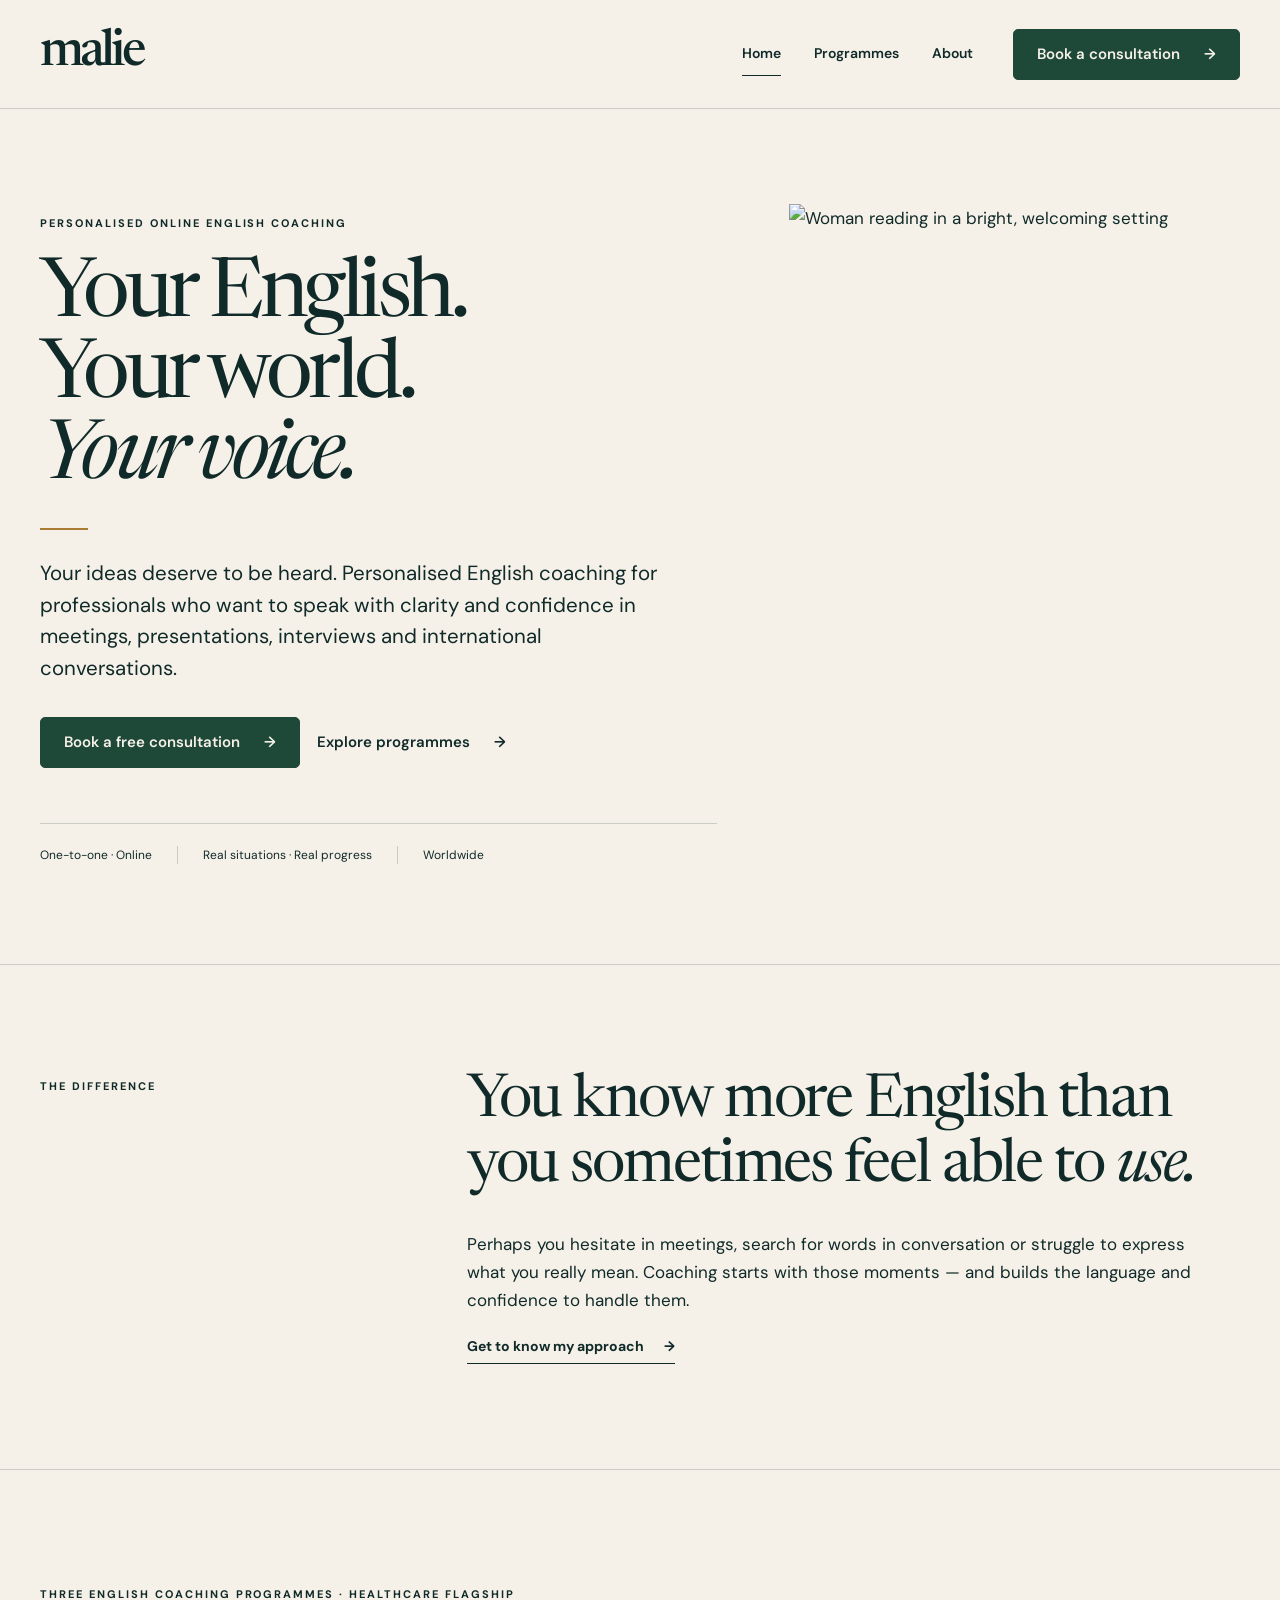
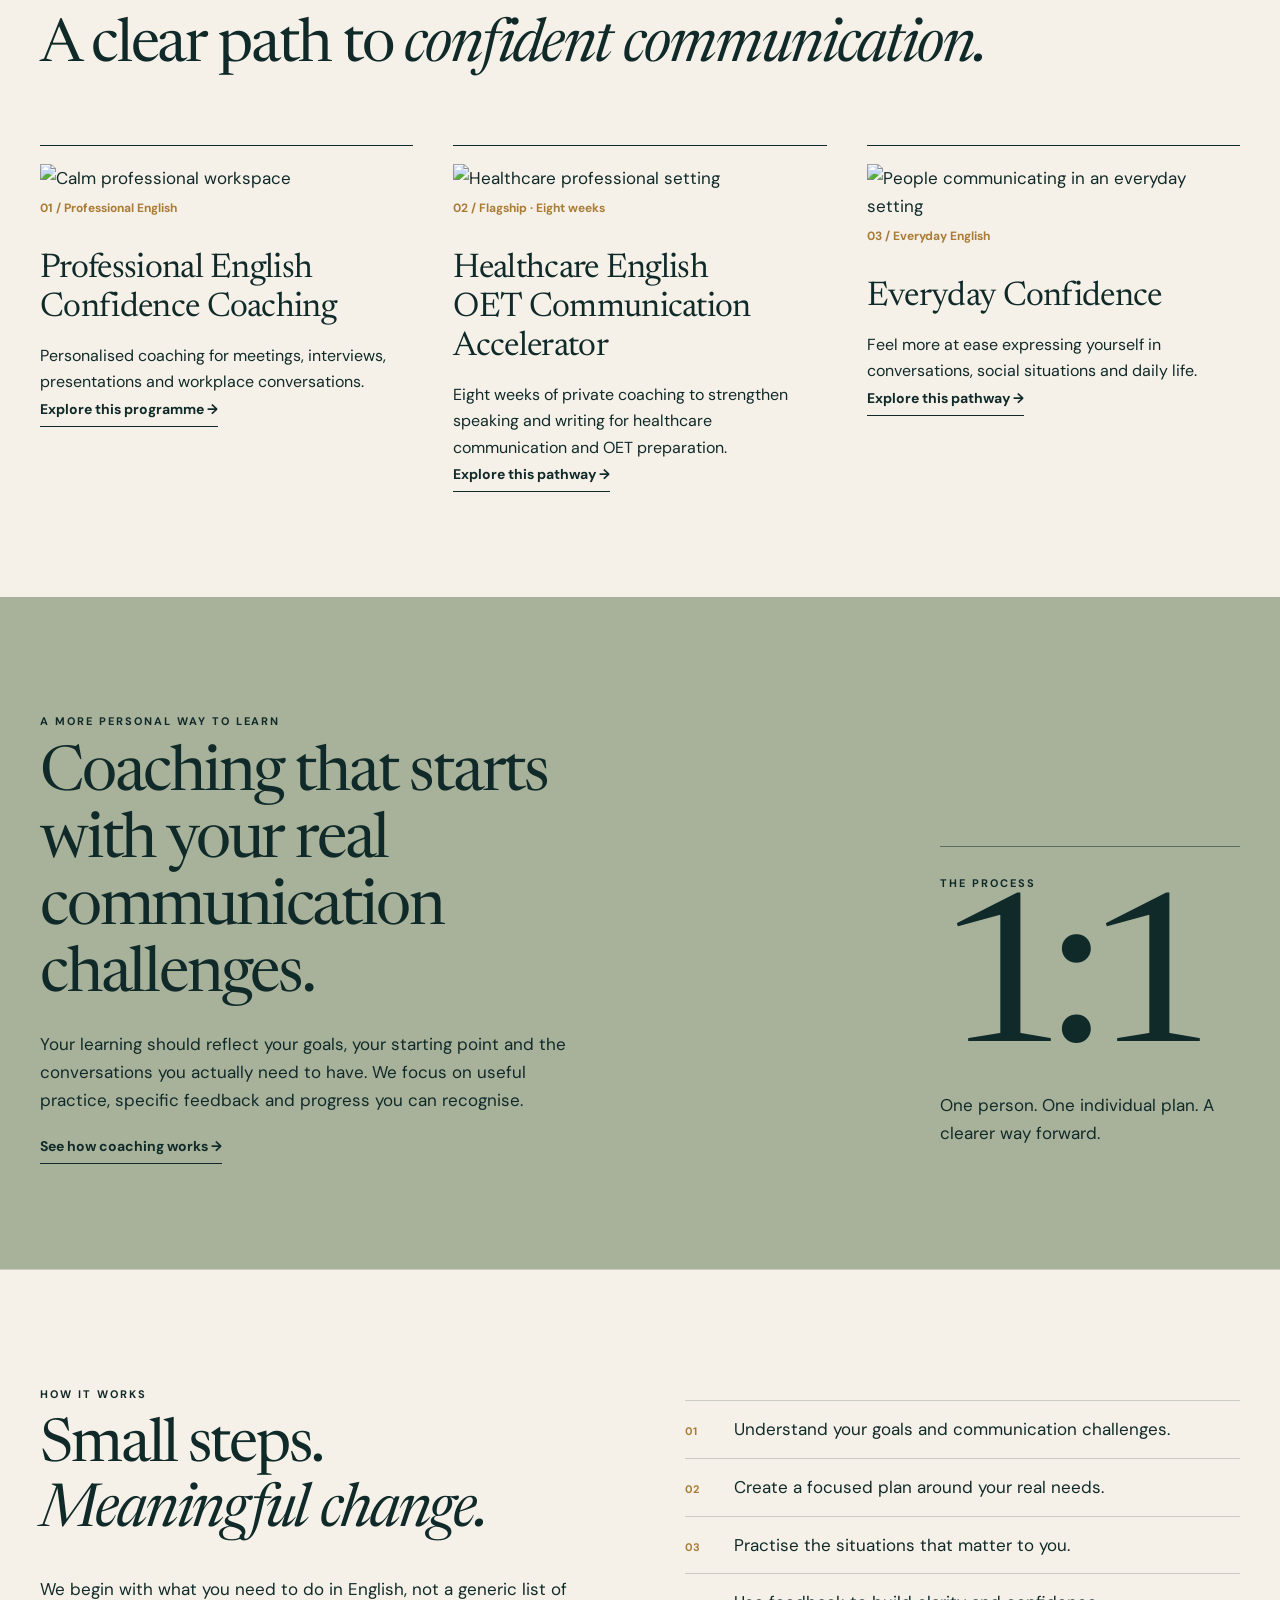
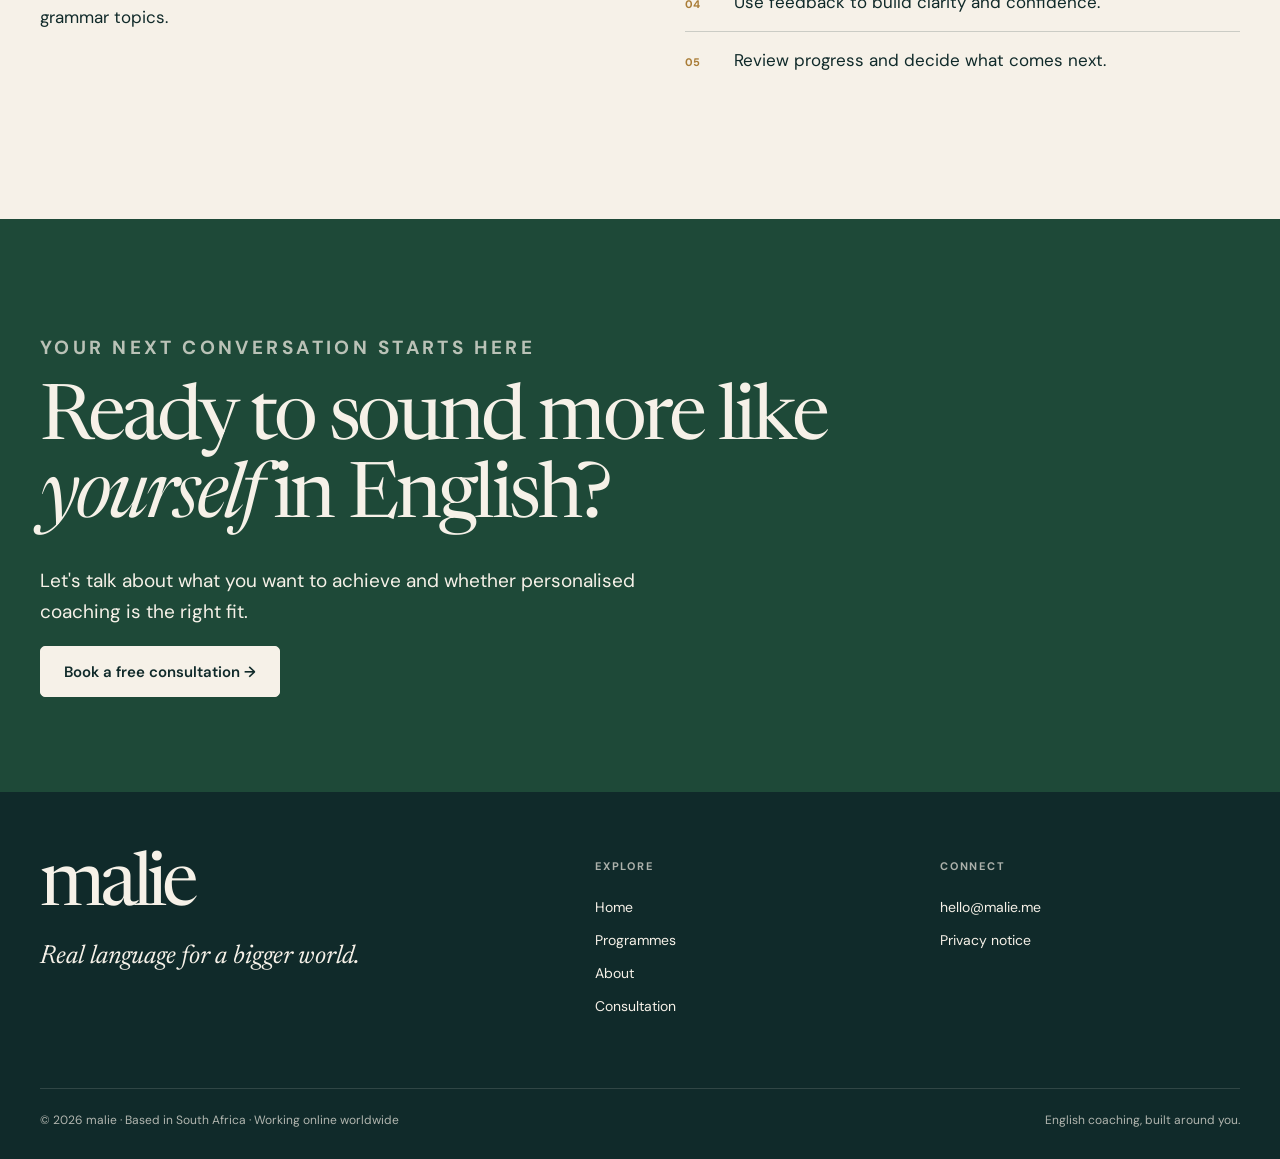
==== index.html @ f3964144 "Deploy photographic three-programme homepage" ====
<!doctype html><html lang="en-GB"><head><meta charset="utf-8"><meta name="viewport" content="width=device-width,initial-scale=1"><meta name="theme-color" content="#F6F1E8"><title>Personalised English Coaching | malie</title><meta name="description" content="Personalised online English coaching for professionals. Eight-week OET Communication Accelerator for healthcare professionals, alongside professional and everyday English coaching."><link rel="canonical" href="https://malie.me/"><link rel="icon" type="image/svg+xml" href="favicon.svg"><link rel="stylesheet" href="site.css"><script defer src="site.js"></script></head><body><a class="skip" href="#main">Skip to content</a><header class="site-header"><div class="container header-inner"><a class="wordmark" href="index.html" aria-label="malie — home">malie</a><button class="nav-toggle" aria-controls="site-navigation" aria-expanded="false" aria-label="Toggle navigation">Menu ☰</button><div class="header-right" id="site-navigation"><nav class="site-nav" aria-label="Main navigation"><a href="index.html" aria-current="page">Home</a><a href="programmes.html" >Programmes</a><a href="about.html" >About</a></nav><a class="header-cta" href="consultation.html">Book a consultation <span aria-hidden="true">→</span></a></div></div></header><main id="main"><section class="hero"><div class="container hero-grid"><div><p class="eyebrow">Personalised online English coaching</p><h1>Your English.<br>Your world.<br><em>Your voice.</em></h1><div class="editorial-rule"></div><p class="hero-lead">Your ideas deserve to be heard. Personalised English coaching for professionals who want to speak with clarity and confidence in meetings, presentations, interviews and international conversations.</p><div class="hero-actions"><a class="button" href="consultation.html">Book a free consultation <span aria-hidden="true">→</span></a><a class="button button--text" href="programmes.html">Explore programmes <span aria-hidden="true">→</span></a></div><div class="hero-note"><span>One-to-one · Online</span><span>Real situations · Real progress</span><span>Worldwide</span></div></div><div class="hero-photo"><img src="https://images.unsplash.com/photo-1544717305-2782549b5136?auto=format&fit=crop&w=1100&q=85" alt="Woman reading in a bright, welcoming setting" loading="eager"></div></div></section>
<section class="section"><div class="container section-kicker"><span class="eyebrow">The difference</span><div><h2 class="display-statement">You know more English than you sometimes feel able to <em>use.</em></h2><p class="reading">Perhaps you hesitate in meetings, search for words in conversation or struggle to express what you really mean. Coaching starts with those moments — and builds the language and confidence to handle them.</p><a class="text-link" href="about.html">Get to know my approach <span aria-hidden="true">→</span></a></div></div></section>
<section class="section"><div class="container"><p class="eyebrow">Three English coaching programmes · Healthcare flagship</p><h2 class="display-statement">A clear path to <em>confident communication.</em></h2><div class="path-list"><article class="path-item"><img class="programme-photo" src="https://images.unsplash.com/photo-1497366811353-6870744d04b2?auto=format&fit=crop&w=900&q=85" alt="Calm professional workspace" loading="lazy"><span class="number">01 / Professional English</span><h3>Professional English<br>Confidence Coaching</h3><p>Personalised coaching for meetings, interviews, presentations and workplace conversations.</p><p><a class="text-link" href="programmes.html#professional">Explore this programme →</a></p></article><article class="path-item"><img class="programme-photo" src="https://images.unsplash.com/photo-1576091160399-112ba8d25d1d?auto=format&fit=crop&w=900&q=85" alt="Healthcare professional setting" loading="lazy"><span class="number">02 / Flagship · Eight weeks</span><h3>Healthcare English<br>OET Communication Accelerator</h3><p>Eight weeks of private coaching to strengthen speaking and writing for healthcare communication and OET preparation.</p><p><a class="text-link" href="programmes.html#healthcare">Explore this pathway →</a></p></article><article class="path-item"><img class="programme-photo" src="https://images.unsplash.com/photo-1521737711867-e3b97375f902?auto=format&fit=crop&w=900&q=85" alt="People communicating in an everyday setting" loading="lazy"><span class="number">03 / Everyday English</span><h3>Everyday Confidence</h3><p>Feel more at ease expressing yourself in conversations, social situations and daily life.</p><p><a class="text-link" href="programmes.html#everyday">Explore this pathway →</a></p></article></div></div></section>
<section class="section feature"><div class="container split"><div><p class="eyebrow">A more personal way to learn</p><h2>Coaching that starts with your real communication challenges.</h2><p>Your learning should reflect your goals, your starting point and the conversations you actually need to have. We focus on useful practice, specific feedback and progress you can recognise.</p><a class="text-link" href="programmes.html">See how coaching works →</a></div><aside><div class="feature-side"><span class="eyebrow">The process</span><div class="number-large">1:1</div><p>One person. One individual plan. A clearer way forward.</p></div></aside></div></section>
<section class="section"><div class="container split"><div><p class="eyebrow">How it works</p><h2 class="display-statement">Small steps.<br><em>Meaningful change.</em></h2><p>We begin with what you need to do in English, not a generic list of grammar topics.</p></div><div><ol class="steps"><li>Understand your goals and communication challenges.</li><li>Create a focused plan around your real needs.</li><li>Practise the situations that matter to you.</li><li>Use feedback to build clarity and confidence.</li><li>Review progress and decide what comes next.</li></ol></div></div></section>
<section class="dark-band"><div class="container"><p class="eyebrow">Your next conversation starts here</p><h2>Ready to sound more like <em>yourself</em> in English?</h2><p>Let's talk about what you want to achieve and whether personalised coaching is the right fit.</p><a class="button" href="consultation.html">Book a free consultation →</a></div></section></main><footer class="site-footer"><div class="container"><div class="footer-top"><div><a class="footer-wordmark" href="index.html">malie</a><p class="footer-tagline">Real language for a bigger world.</p></div><div><p class="footer-head">Explore</p><nav class="footer-links" aria-label="Footer navigation"><a href="index.html">Home</a><a href="programmes.html">Programmes</a><a href="about.html">About</a><a href="consultation.html">Consultation</a></nav></div><div><p class="footer-head">Connect</p><nav class="footer-links" aria-label="Contact links"><a href="mailto:hello@malie.me">hello@malie.me</a><a href="privacy.html">Privacy notice</a></nav></div></div><div class="footer-bottom"><span>© 2026 malie · Based in South Africa · Working online worldwide</span><span>English coaching, built around you.</span></div></div></footer></body></html>
---- site.css ----
@import url('https://fonts.googleapis.com/css2?family=DM+Sans:wght@400;500;600;700&family=Newsreader:ital,opsz,wght@0,6..72,400;0,6..72,500;1,6..72,400;1,6..72,500&display=swap');
:root{--ivory:#F6F1E8;--ink:#102A2A;--sage:#A8B29A;--forest:#1E4938;--brass:#A97C36;--line:rgba(16,42,42,.19);--sans:'DM Sans',Arial,sans-serif;--serif:'Newsreader',Georgia,serif}
*{box-sizing:border-box}
html{scroll-behavior:smooth}
body{margin:0;background:var(--ivory);color:var(--ink);font:400 17px/1.65 var(--sans);-webkit-font-smoothing:antialiased}
a{color:inherit;text-underline-offset:4px}a:hover{color:var(--forest)}
img{display:block;max-width:100%}
button,input,textarea,select{font:inherit}button{cursor:pointer}
:focus-visible{outline:3px solid var(--brass);outline-offset:4px}
.skip{position:absolute;left:20px;top:-100px;background:var(--forest);color:var(--ivory);padding:12px 20px;z-index:100}
.skip:focus{top:12px}
.container{width:min(1240px,calc(100% - 80px));margin-inline:auto}
.reading{max-width:750px}
.site-header{position:relative;border-bottom:1px solid var(--line);background:var(--ivory);z-index:10}
.header-inner{min-height:108px;display:flex;align-items:center;justify-content:space-between;gap:32px}
.wordmark{font:500 51px/.8 var(--serif);letter-spacing:-.08em;text-decoration:none;white-space:nowrap;color:var(--ink)}
.wordmark:hover{color:var(--ink)}
.header-right{display:flex;align-items:center;gap:40px}
.site-nav{display:flex;align-items:center;gap:33px}
.site-nav a{text-decoration:none;font-size:14px;font-weight:600;white-space:nowrap;border-bottom:1px solid transparent;padding:10px 0}
.site-nav a:hover,.site-nav a[aria-current="page"]{border-color:var(--ink)}
.header-cta,.button{display:inline-flex;justify-content:center;align-items:center;gap:24px;min-height:51px;padding:13px 23px;background:var(--forest);color:var(--ivory);text-decoration:none;font:600 15px/1.25 var(--sans);border:1px solid var(--forest);border-radius:5px;transition:background .18s,color .18s}
.header-cta:hover,.button:hover{background:var(--ink);color:var(--ivory)}
.button--outline{background:transparent;border-color:var(--ink);color:var(--ink)}
.button--outline:hover{background:var(--ink);color:var(--ivory)}
.button--text{background:transparent;border:0;border-radius:0;color:var(--ink);padding:0;min-height:40px}
.button--text:hover{background:transparent;color:var(--forest)}
.nav-toggle{display:none;background:none;color:var(--ink);border:1px solid var(--line);padding:10px 13px;border-radius:4px;min-height:44px}
.eyebrow{font-size:11px;letter-spacing:.18em;text-transform:uppercase;font-weight:700;line-height:1.6}
.editorial-rule{width:48px;height:2px;background:var(--brass);margin:20px 0 28px}
.hero{padding:95px 0 100px;overflow:hidden}
.hero-grid{display:grid;grid-template-columns:minmax(0,1.2fr) minmax(260px,.8fr);align-items:stretch;gap:72px}
.hero h1,.page-hero h1{font:400 clamp(58px,6.4vw,96px)/.99 var(--serif);letter-spacing:-.055em;margin:24px 0 28px;max-width:780px}
h1 em,h2 em,.display-statement em{font-weight:400}
.hero-lead,.page-lead{font-size:clamp(18px,1.6vw,21px);line-height:1.55;max-width:620px;margin:0 0 32px}
.hero-actions{display:flex;gap:17px;flex-wrap:wrap;align-items:center}
.hero-note{display:flex;gap:25px;align-items:center;margin-top:55px;padding-top:22px;border-top:1px solid var(--line);font-size:12px;line-height:1.5}
.hero-note span+span{border-left:1px solid var(--line);padding-left:25px}
.hero-art{position:relative;min-height:545px;background:var(--sage);padding:35px;overflow:hidden;display:flex;flex-direction:column;justify-content:space-between}
.hero-art::before{content:"";border:1px solid rgba(16,42,42,.24);position:absolute;inset:19px;pointer-events:none}
.hero-art-top{z-index:1;display:flex;justify-content:space-between;align-items:flex-start;font-size:11px;font-weight:700;letter-spacing:.12em;text-transform:uppercase}
.hero-art-word{font:400 clamp(135px,17vw,245px)/.75 var(--serif);letter-spacing:-.1em;margin-left:-22px;align-self:flex-start;white-space:nowrap}
.hero-art-quote{align-self:flex-end;max-width:275px;text-align:right;font:italic 400 34px/1.1 var(--serif);position:relative;z-index:1}
.hero-art-bottom{display:flex;justify-content:space-between;align-items:end;gap:30px;font-size:11px;font-weight:700;letter-spacing:.07em}
.section{padding:105px 0;border-top:1px solid var(--line)}
.section-kicker{display:grid;grid-template-columns:1fr 2fr;gap:40px;align-items:start}
.section-kicker .eyebrow{margin-top:8px}
.display-statement{font:400 clamp(39px,4.7vw,65px)/1.08 var(--serif);letter-spacing:-.035em;margin:0 0 30px;max-width:950px}
.section-intro{font:400 clamp(28px,3.1vw,43px)/1.18 var(--serif);letter-spacing:-.02em;margin:0 0 35px}
.muted{opacity:.73}
.text-link{display:inline-flex;gap:20px;align-items:center;text-decoration:none;font-weight:700;font-size:14px;border-bottom:1px solid var(--ink);padding-bottom:5px}
.text-link:hover{color:var(--forest);border-color:var(--forest)}
.path-list{display:grid;grid-template-columns:repeat(3,1fr);gap:40px;margin-top:65px}
.path-item{border-top:1px solid var(--ink);padding-top:18px}
.path-item .number{color:var(--brass);font-weight:700;font-size:12px}
.path-item h3{font:400 34px/1.15 var(--serif);letter-spacing:-.02em;margin:30px 0 15px}
.path-item p{margin:0;font-size:16px}
.split{display:grid;grid-template-columns:1fr 1fr;gap:clamp(40px,7vw,110px)}
.feature{background:var(--sage);border:0}
.feature .number-large{font:400 clamp(125px,16vw,240px)/.8 var(--serif);letter-spacing:-.07em;margin-top:15px}
.feature h2{font:400 clamp(43px,4.9vw,68px)/1.07 var(--serif);letter-spacing:-.035em;margin:0 0 20px}
.feature p{max-width:540px}
.feature aside{display:flex;justify-content:end;align-items:end}
.feature-side{border-top:1px solid rgba(16,42,42,.5);padding-top:20px;width:100%;max-width:300px}
.steps{counter-reset:step;list-style:none;padding:0;margin:25px 0}
.steps li{display:flex;align-items:baseline;gap:24px;border-top:1px solid var(--line);padding:16px 0;line-height:1.45}
.steps li::before{counter-increment:step;content:"0" counter(step);font-size:11px;font-weight:700;color:var(--brass);min-width:25px}
.dark-band{background:var(--forest);color:var(--ivory);padding:95px 0}
.dark-band .eyebrow{opacity:.72}
.dark-band h2{font:400 clamp(43px,6vw,80px)/1.02 var(--serif);letter-spacing:-.045em;margin:18px 0 26px;max-width:900px}
.dark-band p{font-size:19px;max-width:640px}
.dark-band .button{background:var(--ivory);color:var(--ink);border-color:var(--ivory)}
.dark-band .button:hover{background:var(--sage);border-color:var(--sage)}
.page-hero{padding:90px 0 95px}
.page-hero h1{max-width:1000px}
.page-hero .eyebrow{display:flex;align-items:center;gap:15px}
.page-hero .eyebrow::before{content:"";display:inline-block;width:33px;height:2px;background:var(--brass)}
.mastline{border-top:1px solid var(--ink);display:grid;grid-template-columns:2fr 1fr;gap:30px;padding-top:19px;font-size:12px;margin-top:60px}
.programme-head{display:grid;grid-template-columns:minmax(0,1fr) minmax(200px,.46fr);gap:70px;align-items:start}
.programme-head h2{font:400 clamp(40px,5.1vw,72px)/1.03 var(--serif);letter-spacing:-.045em;margin:10px 0 20px}
.programme-panel{padding:60px 0;border-top:1px solid var(--line)}
.programme-panel.first{border-top:1px solid var(--ink)}
.programme-panel h3{font:400 33px/1.15 var(--serif);margin:0 0 12px}
.programme-panel p{max-width:700px}
.details-grid{display:grid;grid-template-columns:repeat(2,1fr);gap:25px 70px;margin-top:55px}
.detail{padding-top:15px;border-top:1px solid var(--line)}
.detail strong{display:block;font-size:13px}
.detail p{font-size:15px;margin:6px 0 0}
.quote-section{padding:80px 0;border-top:1px solid var(--line)}
.quote-section blockquote{font:italic 400 clamp(36px,5.3vw,74px)/1.1 var(--serif);letter-spacing:-.04em;max-width:980px;margin:0}
.credential-list{display:grid;grid-template-columns:repeat(2,1fr);gap:0 60px;margin:40px 0;padding:0;list-style:none}
.credential-list li{border-top:1px solid var(--line);padding:17px 0;font-size:16px}
.info-section{padding:55px 0;border-top:1px solid var(--line)}
.info-section h2{font:400 35px/1.1 var(--serif);margin:0 0 22px}
.info-section p{margin-top:0}
.faq{max-width:830px;margin:50px auto 0}
.faq details{border-top:1px solid var(--line);padding:17px 0}
.faq details:last-child{border-bottom:1px solid var(--line)}
.faq summary{cursor:pointer;list-style:none;display:flex;justify-content:space-between;gap:20px;font-weight:600}
.faq summary::-webkit-details-marker{display:none}
.faq summary::after{content:"+";font-size:25px;font-weight:400;line-height:1}
.faq details[open] summary::after{content:"−"}
.faq details p{max-width:640px;margin:14px 0 6px}
.contact-panel{background:var(--sage);padding:55px;display:grid;grid-template-columns:1fr 1.3fr;gap:80px}
.contact-panel h2{font:400 45px/1.08 var(--serif);margin:0 0 20px}
.contact-panel p{margin:0 0 15px}
.form-grid{display:grid;grid-template-columns:1fr 1fr;gap:19px}
.field{display:flex;flex-direction:column;gap:6px}
.field.full{grid-column:1/-1}
.field label{font-size:13px;font-weight:700}
.field input,.field select,.field textarea{background:var(--ivory);border:1px solid rgba(16,42,42,.55);color:var(--ink);border-radius:4px;padding:12px 13px;min-height:49px;width:100%}
.field textarea{min-height:122px;resize:vertical}
.form-note{font-size:12px;line-height:1.5;opacity:.77;margin:8px 0 17px}
.contact-actions{display:flex;align-items:center;gap:16px;flex-wrap:wrap}
.form-status{font-size:14px;font-weight:600}
.site-footer{background:var(--ink);color:var(--ivory);padding:65px 0 28px}
.footer-top{display:grid;grid-template-columns:1.7fr 1fr 1fr;gap:45px;padding-bottom:70px}
.footer-wordmark{font:400 74px/.85 var(--serif);letter-spacing:-.07em;text-decoration:none}
.footer-wordmark:hover{color:var(--ivory)}
.footer-tagline{font:italic 400 26px/1.1 var(--serif);margin:23px 0 0}
.footer-head{font-size:11px;text-transform:uppercase;letter-spacing:.16em;opacity:.68;font-weight:700;margin:0 0 20px}
.footer-links{display:flex;flex-direction:column;align-items:start;gap:10px}
.footer-links a{text-decoration:none;font-size:14px}
.footer-links a:hover{text-decoration:underline;color:var(--ivory)}
.footer-bottom{display:flex;justify-content:space-between;gap:20px;border-top:1px solid rgba(246,241,232,.2);padding-top:22px;font-size:12px;opacity:.7;flex-wrap:wrap}
.footer-bottom a{color:var(--ivory)}
.simple-body{padding:10px 0 90px}
.simple-body h2{font:400 34px/1.2 var(--serif);margin:40px 0 15px}
.simple-body p,.simple-body li{font-size:16px}
@media(max-width:1000px){.header-right{gap:20px}.site-nav{gap:22px}.hero-grid{gap:38px}.hero-art{min-height:490px}.section-kicker{grid-template-columns:1fr 2.5fr}.contact-panel{gap:40px}}
@media(max-width:760px){.container{width:calc(100% - 40px)}.header-inner{min-height:82px}.wordmark{font-size:45px}.nav-toggle{display:block}.header-right{display:none;position:absolute;top:82px;left:0;right:0;background:var(--ivory);padding:22px 20px 32px;border-top:1px solid var(--line);border-bottom:1px solid var(--ink);flex-direction:column;align-items:stretch;gap:25px}.header-right.open{display:flex}.site-nav{flex-direction:column;align-items:stretch;gap:6px}.site-nav a{font-size:16px;padding:12px 0}.header-cta{align-self:flex-start}.hero{padding:60px 0 70px}.hero-grid,.split,.section-kicker,.programme-head,.contact-panel{grid-template-columns:1fr;gap:35px}.hero h1,.page-hero h1{font-size:clamp(48px,10vw,64px);margin:20px 0 25px}.hero-art{min-height:340px;padding:30px}.hero-art-word{font-size:150px}.hero-art-quote{font-size:29px}.hero-note{flex-wrap:wrap;gap:12px;margin-top:38px}.hero-note span+span{padding-left:12px}.section{padding:68px 0}.path-list,.details-grid,.credential-list{grid-template-columns:1fr}.path-list{gap:37px;margin-top:40px}.path-item h3{margin-top:15px}.feature aside{display:none}.dark-band{padding:75px 0}.page-hero{padding:55px 0 65px}.mastline{grid-template-columns:1fr;gap:8px;margin-top:40px}.programme-panel{padding:43px 0}.contact-panel{padding:30px 22px}.form-grid{grid-template-columns:1fr}.footer-top{grid-template-columns:1fr 1fr;gap:35px;padding-bottom:50px}.footer-top>div:first-child{grid-column:1/-1}.footer-wordmark{font-size:66px}}
@media(max-width:430px){.hero-art{min-height:300px}.hero-art-word{font-size:135px}.hero-art-quote{font-size:25px}.hero-note{display:block}.hero-note span{display:block}.hero-note span+span{border:0;padding:0;margin-top:9px}.footer-top{grid-template-columns:1fr}.footer-top>div:first-child{grid-column:auto}}
@media(prefers-reduced-motion:reduce){html{scroll-behavior:auto}*{transition:none!important}}
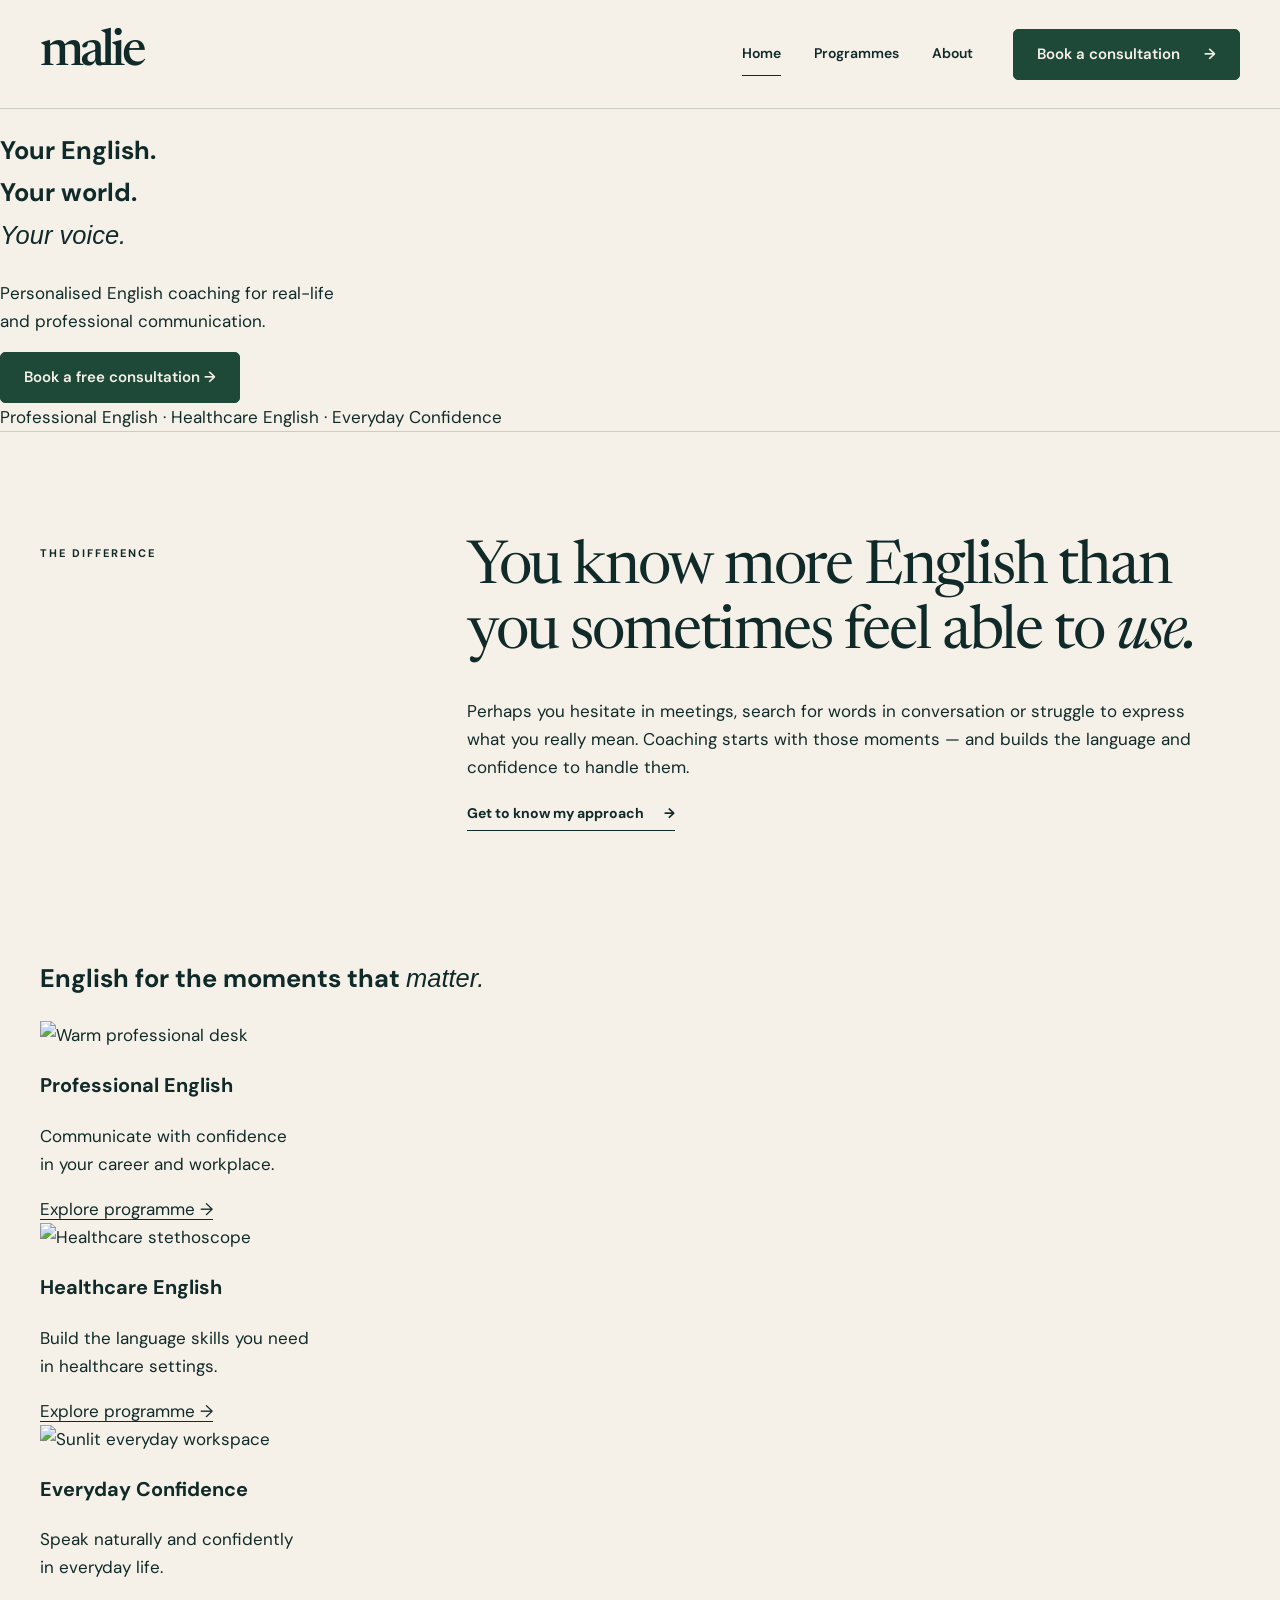
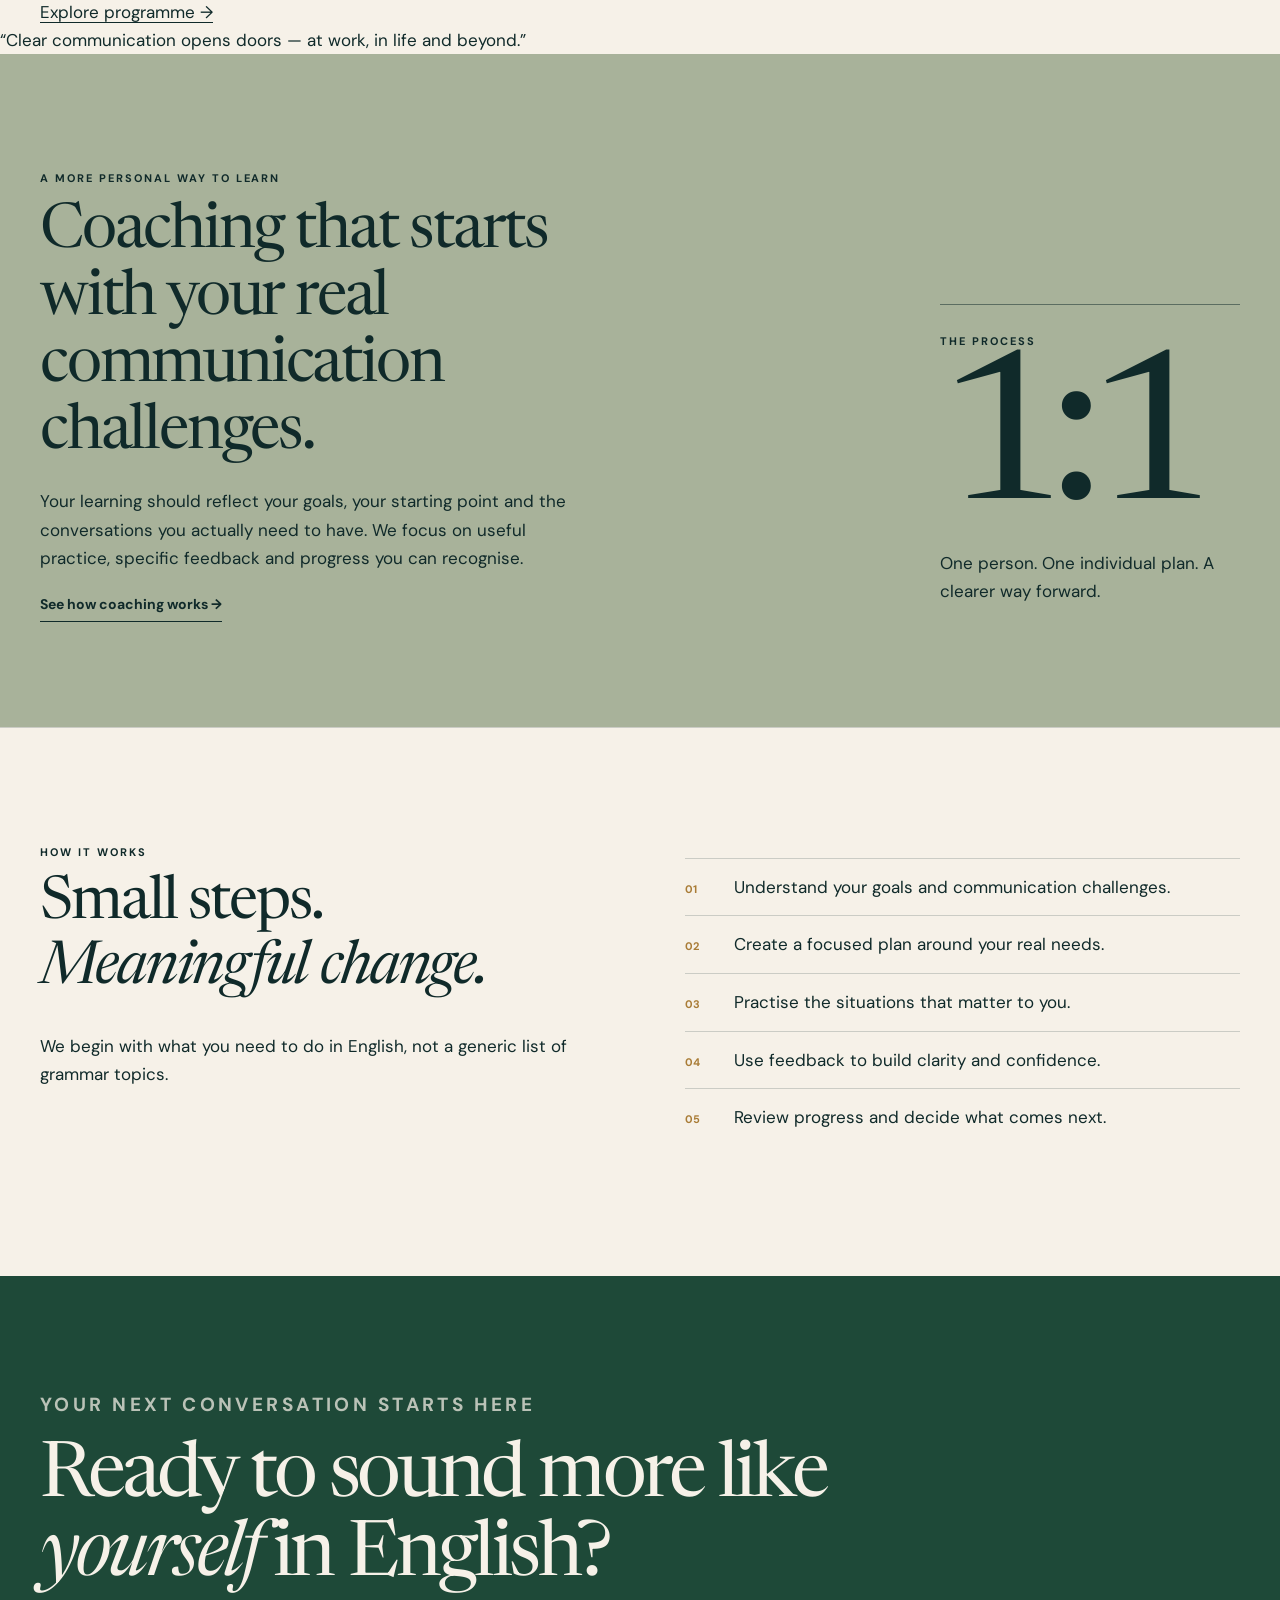
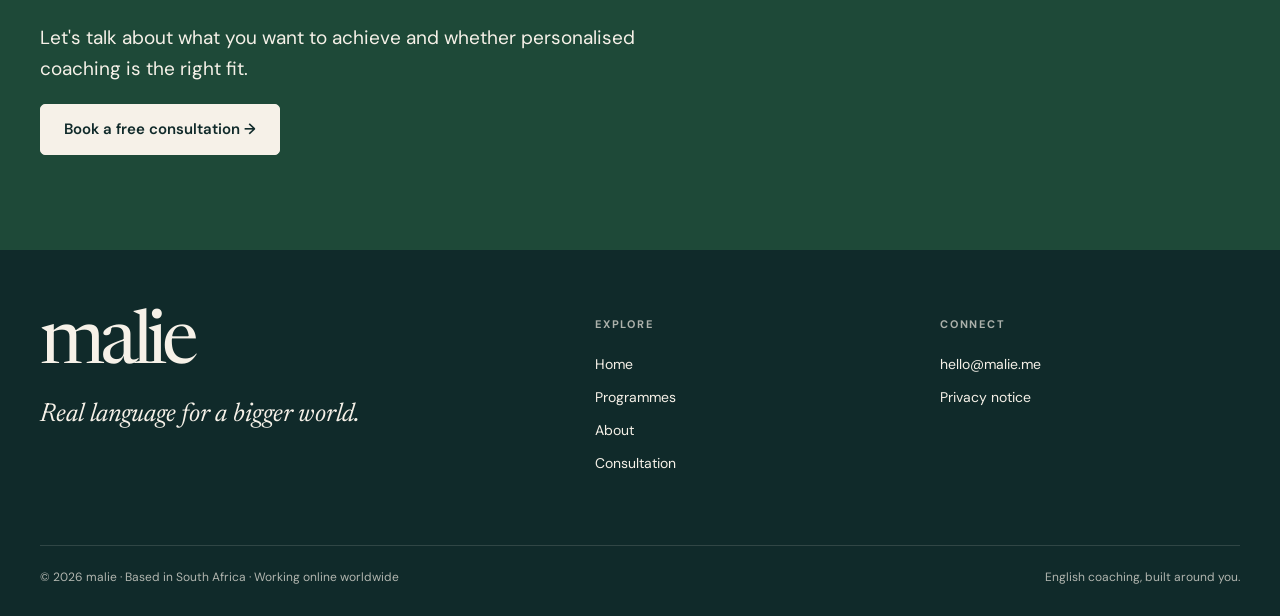
==== commit 90299255: "Restore approved editorial homepage structure and programme cards" ====
--- a/index.html
+++ b/index.html
@@ -1,6 +1,6 @@
-<!doctype html><html lang="en-GB"><head><meta charset="utf-8"><meta name="viewport" content="width=device-width,initial-scale=1"><meta name="theme-color" content="#F6F1E8"><title>Personalised English Coaching | malie</title><meta name="description" content="Personalised online English coaching for professionals. Eight-week OET Communication Accelerator for healthcare professionals, alongside professional and everyday English coaching."><link rel="canonical" href="https://malie.me/"><link rel="icon" type="image/svg+xml" href="favicon.svg"><link rel="stylesheet" href="site.css"><script defer src="site.js"></script></head><body><a class="skip" href="#main">Skip to content</a><header class="site-header"><div class="container header-inner"><a class="wordmark" href="index.html" aria-label="malie — home">malie</a><button class="nav-toggle" aria-controls="site-navigation" aria-expanded="false" aria-label="Toggle navigation">Menu ☰</button><div class="header-right" id="site-navigation"><nav class="site-nav" aria-label="Main navigation"><a href="index.html" aria-current="page">Home</a><a href="programmes.html" >Programmes</a><a href="about.html" >About</a></nav><a class="header-cta" href="consultation.html">Book a consultation <span aria-hidden="true">→</span></a></div></div></header><main id="main"><section class="hero"><div class="container hero-grid"><div><p class="eyebrow">Personalised online English coaching</p><h1>Your English.<br>Your world.<br><em>Your voice.</em></h1><div class="editorial-rule"></div><p class="hero-lead">Your ideas deserve to be heard. Personalised English coaching for professionals who want to speak with clarity and confidence in meetings, presentations, interviews and international conversations.</p><div class="hero-actions"><a class="button" href="consultation.html">Book a free consultation <span aria-hidden="true">→</span></a><a class="button button--text" href="programmes.html">Explore programmes <span aria-hidden="true">→</span></a></div><div class="hero-note"><span>One-to-one · Online</span><span>Real situations · Real progress</span><span>Worldwide</span></div></div><div class="hero-photo"><img src="https://images.unsplash.com/photo-1544717305-2782549b5136?auto=format&fit=crop&w=1100&q=85" alt="Woman reading in a bright, welcoming setting" loading="eager"></div></div></section>
+<!doctype html><html lang="en-GB"><head><meta charset="utf-8"><meta name="viewport" content="width=device-width,initial-scale=1"><meta name="theme-color" content="#F6F1E8"><title>Personalised English Coaching | malie</title><meta name="description" content="Personalised online English coaching for professionals. Eight-week OET Communication Accelerator for healthcare professionals, alongside professional and everyday English coaching."><link rel="canonical" href="https://malie.me/"><link rel="icon" type="image/svg+xml" href="favicon.svg"><link rel="stylesheet" href="site.css"><script defer src="site.js"></script></head><body><a class="skip" href="#main">Skip to content</a><header class="site-header"><div class="container header-inner"><a class="wordmark" href="index.html" aria-label="malie — home">malie</a><button class="nav-toggle" aria-controls="site-navigation" aria-expanded="false" aria-label="Toggle navigation">Menu ☰</button><div class="header-right" id="site-navigation"><nav class="site-nav" aria-label="Main navigation"><a href="index.html" aria-current="page">Home</a><a href="programmes.html" >Programmes</a><a href="about.html" >About</a></nav><a class="header-cta" href="consultation.html">Book a consultation <span aria-hidden="true">→</span></a></div></div></header><main id="main"><section class="approved-hero"><div class="approved-hero-content"><h1>Your English.<br>Your world.<br><em>Your voice.</em></h1><div class="approved-stroke"></div><p>Personalised English coaching for real-life<br>and professional communication.</p><a class="button" href="consultation.html">Book a free consultation →</a><div class="approved-categories">Professional English · Healthcare English · Everyday Confidence</div></div><div class="approved-hero-image" role="img" aria-label="Warm editorial portrait in a sunlit interior"></div></section>
 <section class="section"><div class="container section-kicker"><span class="eyebrow">The difference</span><div><h2 class="display-statement">You know more English than you sometimes feel able to <em>use.</em></h2><p class="reading">Perhaps you hesitate in meetings, search for words in conversation or struggle to express what you really mean. Coaching starts with those moments — and builds the language and confidence to handle them.</p><a class="text-link" href="about.html">Get to know my approach <span aria-hidden="true">→</span></a></div></div></section>
-<section class="section"><div class="container"><p class="eyebrow">Three English coaching programmes · Healthcare flagship</p><h2 class="display-statement">A clear path to <em>confident communication.</em></h2><div class="path-list"><article class="path-item"><img class="programme-photo" src="https://images.unsplash.com/photo-1497366811353-6870744d04b2?auto=format&fit=crop&w=900&q=85" alt="Calm professional workspace" loading="lazy"><span class="number">01 / Professional English</span><h3>Professional English<br>Confidence Coaching</h3><p>Personalised coaching for meetings, interviews, presentations and workplace conversations.</p><p><a class="text-link" href="programmes.html#professional">Explore this programme →</a></p></article><article class="path-item"><img class="programme-photo" src="https://images.unsplash.com/photo-1576091160399-112ba8d25d1d?auto=format&fit=crop&w=900&q=85" alt="Healthcare professional setting" loading="lazy"><span class="number">02 / Flagship · Eight weeks</span><h3>Healthcare English<br>OET Communication Accelerator</h3><p>Eight weeks of private coaching to strengthen speaking and writing for healthcare communication and OET preparation.</p><p><a class="text-link" href="programmes.html#healthcare">Explore this pathway →</a></p></article><article class="path-item"><img class="programme-photo" src="https://images.unsplash.com/photo-1521737711867-e3b97375f902?auto=format&fit=crop&w=900&q=85" alt="People communicating in an everyday setting" loading="lazy"><span class="number">03 / Everyday English</span><h3>Everyday Confidence</h3><p>Feel more at ease expressing yourself in conversations, social situations and daily life.</p><p><a class="text-link" href="programmes.html#everyday">Explore this pathway →</a></p></article></div></div></section>
+<section class="approved-programmes"><div class="container"><h2>English for the moments that <em>matter.</em></h2><div class="approved-cards"><article><img src="https://images.unsplash.com/photo-1497366811353-6870744d04b2?auto=format&fit=crop&w=900&q=85" alt="Warm professional desk"><div><h3>Professional English</h3><p>Communicate with confidence<br>in your career and workplace.</p><a href="programmes.html#professional">Explore programme →</a></div></article><article><img src="https://images.unsplash.com/photo-1576091160399-112ba8d25d1d?auto=format&fit=crop&w=900&q=85" alt="Healthcare stethoscope"><div><h3>Healthcare English</h3><p>Build the language skills you need<br>in healthcare settings.</p><a href="programmes.html#healthcare">Explore programme →</a></div></article><article><img src="https://images.unsplash.com/photo-1497366754035-f200968a6e72?auto=format&fit=crop&w=900&q=85" alt="Sunlit everyday workspace"><div><h3>Everyday Confidence</h3><p>Speak naturally and confidently<br>in everyday life.</p><a href="programmes.html#everyday">Explore programme →</a></div></article></div></div></section><section class="approved-quote">“Clear communication opens doors — at work, in life and beyond.”</section>
 <section class="section feature"><div class="container split"><div><p class="eyebrow">A more personal way to learn</p><h2>Coaching that starts with your real communication challenges.</h2><p>Your learning should reflect your goals, your starting point and the conversations you actually need to have. We focus on useful practice, specific feedback and progress you can recognise.</p><a class="text-link" href="programmes.html">See how coaching works →</a></div><aside><div class="feature-side"><span class="eyebrow">The process</span><div class="number-large">1:1</div><p>One person. One individual plan. A clearer way forward.</p></div></aside></div></section>
 <section class="section"><div class="container split"><div><p class="eyebrow">How it works</p><h2 class="display-statement">Small steps.<br><em>Meaningful change.</em></h2><p>We begin with what you need to do in English, not a generic list of grammar topics.</p></div><div><ol class="steps"><li>Understand your goals and communication challenges.</li><li>Create a focused plan around your real needs.</li><li>Practise the situations that matter to you.</li><li>Use feedback to build clarity and confidence.</li><li>Review progress and decide what comes next.</li></ol></div></div></section>
 <section class="dark-band"><div class="container"><p class="eyebrow">Your next conversation starts here</p><h2>Ready to sound more like <em>yourself</em> in English?</h2><p>Let's talk about what you want to achieve and whether personalised coaching is the right fit.</p><a class="button" href="consultation.html">Book a free consultation →</a></div></section></main><footer class="site-footer"><div class="container"><div class="footer-top"><div><a class="footer-wordmark" href="index.html">malie</a><p class="footer-tagline">Real language for a bigger world.</p></div><div><p class="footer-head">Explore</p><nav class="footer-links" aria-label="Footer navigation"><a href="index.html">Home</a><a href="programmes.html">Programmes</a><a href="about.html">About</a><a href="consultation.html">Consultation</a></nav></div><div><p class="footer-head">Connect</p><nav class="footer-links" aria-label="Contact links"><a href="mailto:hello@malie.me">hello@malie.me</a><a href="privacy.html">Privacy notice</a></nav></div></div><div class="footer-bottom"><span>© 2026 malie · Based in South Africa · Working online worldwide</span><span>English coaching, built around you.</span></div></div></footer></body></html>
--- a/site.css
+++ b/site.css
@@ -130,4 +130,6 @@
 @media(max-width:1000px){.header-right{gap:20px}.site-nav{gap:22px}.hero-grid{gap:38px}.hero-art{min-height:490px}.section-kicker{grid-template-columns:1fr 2.5fr}.contact-panel{gap:40px}}
 @media(max-width:760px){.container{width:calc(100% - 40px)}.header-inner{min-height:82px}.wordmark{font-size:45px}.nav-toggle{display:block}.header-right{display:none;position:absolute;top:82px;left:0;right:0;background:var(--ivory);padding:22px 20px 32px;border-top:1px solid var(--line);border-bottom:1px solid var(--ink);flex-direction:column;align-items:stretch;gap:25px}.header-right.open{display:flex}.site-nav{flex-direction:column;align-items:stretch;gap:6px}.site-nav a{font-size:16px;padding:12px 0}.header-cta{align-self:flex-start}.hero{padding:60px 0 70px}.hero-grid,.split,.section-kicker,.programme-head,.contact-panel{grid-template-columns:1fr;gap:35px}.hero h1,.page-hero h1{font-size:clamp(48px,10vw,64px);margin:20px 0 25px}.hero-art{min-height:340px;padding:30px}.hero-art-word{font-size:150px}.hero-art-quote{font-size:29px}.hero-note{flex-wrap:wrap;gap:12px;margin-top:38px}.hero-note span+span{padding-left:12px}.section{padding:68px 0}.path-list,.details-grid,.credential-list{grid-template-columns:1fr}.path-list{gap:37px;margin-top:40px}.path-item h3{margin-top:15px}.feature aside{display:none}.dark-band{padding:75px 0}.page-hero{padding:55px 0 65px}.mastline{grid-template-columns:1fr;gap:8px;margin-top:40px}.programme-panel{padding:43px 0}.contact-panel{padding:30px 22px}.form-grid{grid-template-columns:1fr}.footer-top{grid-template-columns:1fr 1fr;gap:35px;padding-bottom:50px}.footer-top>div:first-child{grid-column:1/-1}.footer-wordmark{font-size:66px}}
 @media(max-width:430px){.hero-art{min-height:300px}.hero-art-word{font-size:135px}.hero-art-quote{font-size:25px}.hero-note{display:block}.hero-note span{display:block}.hero-note span+span{border:0;padding:0;margin-top:9px}.footer-top{grid-template-columns:1fr}.footer-top>div:first-child{grid-column:auto}}
-@media(prefers-reduced-motion:reduce){html{scroll-behavior:auto}*{transition:none!important}}+@media(prefers-reduced-motion:reduce){html{scroll-behavior:auto}*{transition:none!important}}
+/* Editorial photography for approved three-programme homepage */
+.hero-photo{min-height:480px;overflow:hidden;background:#a8b29a}.hero-photo img{width:100%;height:100%;min-height:480px;object-fit:cover;display:block}.programme-photo{display:block;width:100%;height:210px;object-fit:cover;margin-bottom:24px}.path-item{min-width:0}.path-item h3{margin-top:12px}@media(max-width:800px){.hero-photo,.hero-photo img{min-height:320px}.programme-photo{height:220px}}
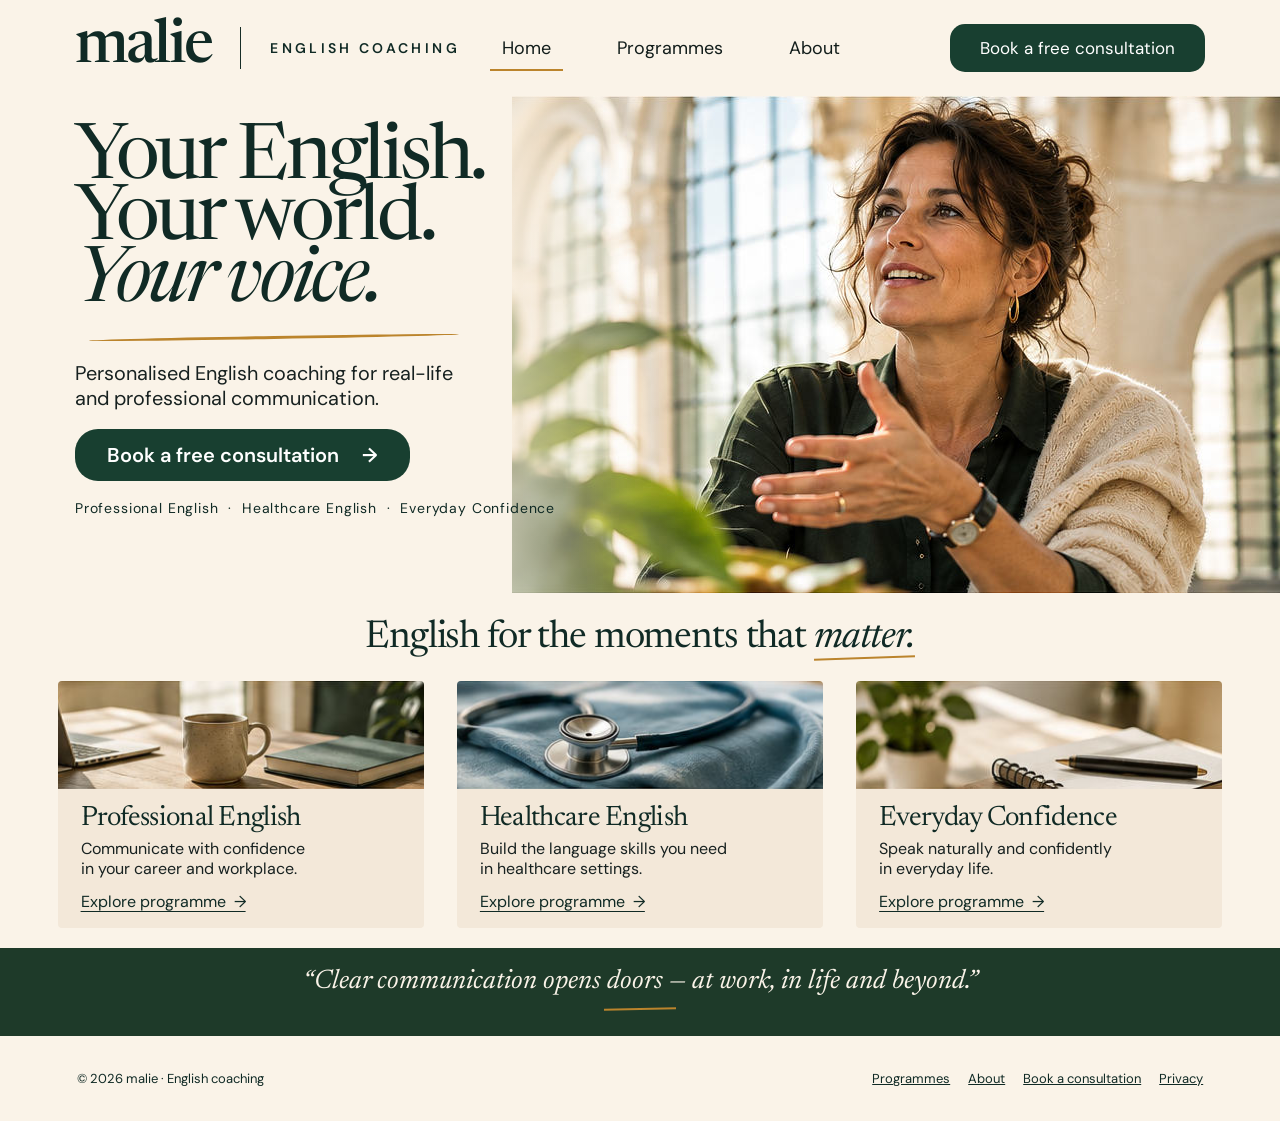
==== commit 4bc71b60: "Deploy approved malie homepage with exact reference photography" ====
--- a/index.html
+++ b/index.html
@@ -1,6 +1,90 @@
-<!doctype html><html lang="en-GB"><head><meta charset="utf-8"><meta name="viewport" content="width=device-width,initial-scale=1"><meta name="theme-color" content="#F6F1E8"><title>Personalised English Coaching | malie</title><meta name="description" content="Personalised online English coaching for professionals. Eight-week OET Communication Accelerator for healthcare professionals, alongside professional and everyday English coaching."><link rel="canonical" href="https://malie.me/"><link rel="icon" type="image/svg+xml" href="favicon.svg"><link rel="stylesheet" href="site.css"><script defer src="site.js"></script></head><body><a class="skip" href="#main">Skip to content</a><header class="site-header"><div class="container header-inner"><a class="wordmark" href="index.html" aria-label="malie — home">malie</a><button class="nav-toggle" aria-controls="site-navigation" aria-expanded="false" aria-label="Toggle navigation">Menu ☰</button><div class="header-right" id="site-navigation"><nav class="site-nav" aria-label="Main navigation"><a href="index.html" aria-current="page">Home</a><a href="programmes.html" >Programmes</a><a href="about.html" >About</a></nav><a class="header-cta" href="consultation.html">Book a consultation <span aria-hidden="true">→</span></a></div></div></header><main id="main"><section class="approved-hero"><div class="approved-hero-content"><h1>Your English.<br>Your world.<br><em>Your voice.</em></h1><div class="approved-stroke"></div><p>Personalised English coaching for real-life<br>and professional communication.</p><a class="button" href="consultation.html">Book a free consultation →</a><div class="approved-categories">Professional English · Healthcare English · Everyday Confidence</div></div><div class="approved-hero-image" role="img" aria-label="Warm editorial portrait in a sunlit interior"></div></section>
-<section class="section"><div class="container section-kicker"><span class="eyebrow">The difference</span><div><h2 class="display-statement">You know more English than you sometimes feel able to <em>use.</em></h2><p class="reading">Perhaps you hesitate in meetings, search for words in conversation or struggle to express what you really mean. Coaching starts with those moments — and builds the language and confidence to handle them.</p><a class="text-link" href="about.html">Get to know my approach <span aria-hidden="true">→</span></a></div></div></section>
-<section class="approved-programmes"><div class="container"><h2>English for the moments that <em>matter.</em></h2><div class="approved-cards"><article><img src="https://images.unsplash.com/photo-1497366811353-6870744d04b2?auto=format&fit=crop&w=900&q=85" alt="Warm professional desk"><div><h3>Professional English</h3><p>Communicate with confidence<br>in your career and workplace.</p><a href="programmes.html#professional">Explore programme →</a></div></article><article><img src="https://images.unsplash.com/photo-1576091160399-112ba8d25d1d?auto=format&fit=crop&w=900&q=85" alt="Healthcare stethoscope"><div><h3>Healthcare English</h3><p>Build the language skills you need<br>in healthcare settings.</p><a href="programmes.html#healthcare">Explore programme →</a></div></article><article><img src="https://images.unsplash.com/photo-1497366754035-f200968a6e72?auto=format&fit=crop&w=900&q=85" alt="Sunlit everyday workspace"><div><h3>Everyday Confidence</h3><p>Speak naturally and confidently<br>in everyday life.</p><a href="programmes.html#everyday">Explore programme →</a></div></article></div></div></section><section class="approved-quote">“Clear communication opens doors — at work, in life and beyond.”</section>
-<section class="section feature"><div class="container split"><div><p class="eyebrow">A more personal way to learn</p><h2>Coaching that starts with your real communication challenges.</h2><p>Your learning should reflect your goals, your starting point and the conversations you actually need to have. We focus on useful practice, specific feedback and progress you can recognise.</p><a class="text-link" href="programmes.html">See how coaching works →</a></div><aside><div class="feature-side"><span class="eyebrow">The process</span><div class="number-large">1:1</div><p>One person. One individual plan. A clearer way forward.</p></div></aside></div></section>
-<section class="section"><div class="container split"><div><p class="eyebrow">How it works</p><h2 class="display-statement">Small steps.<br><em>Meaningful change.</em></h2><p>We begin with what you need to do in English, not a generic list of grammar topics.</p></div><div><ol class="steps"><li>Understand your goals and communication challenges.</li><li>Create a focused plan around your real needs.</li><li>Practise the situations that matter to you.</li><li>Use feedback to build clarity and confidence.</li><li>Review progress and decide what comes next.</li></ol></div></div></section>
-<section class="dark-band"><div class="container"><p class="eyebrow">Your next conversation starts here</p><h2>Ready to sound more like <em>yourself</em> in English?</h2><p>Let's talk about what you want to achieve and whether personalised coaching is the right fit.</p><a class="button" href="consultation.html">Book a free consultation →</a></div></section></main><footer class="site-footer"><div class="container"><div class="footer-top"><div><a class="footer-wordmark" href="index.html">malie</a><p class="footer-tagline">Real language for a bigger world.</p></div><div><p class="footer-head">Explore</p><nav class="footer-links" aria-label="Footer navigation"><a href="index.html">Home</a><a href="programmes.html">Programmes</a><a href="about.html">About</a><a href="consultation.html">Consultation</a></nav></div><div><p class="footer-head">Connect</p><nav class="footer-links" aria-label="Contact links"><a href="mailto:hello@malie.me">hello@malie.me</a><a href="privacy.html">Privacy notice</a></nav></div></div><div class="footer-bottom"><span>© 2026 malie · Based in South Africa · Working online worldwide</span><span>English coaching, built around you.</span></div></div></footer></body></html>+<!doctype html>
+<html lang="en-GB">
+<head>
+<meta charset="utf-8">
+<meta name="viewport" content="width=device-width,initial-scale=1">
+<meta name="theme-color" content="#faf3e8">
+<title>malie | Personalised English Coaching</title>
+<meta name="description" content="Personalised English coaching for real-life and professional communication. Professional English, Healthcare English and Everyday Confidence.">
+<link rel="canonical" href="https://malie.me/">
+<link rel="icon" type="image/svg+xml" href="favicon.svg">
+<link rel="preconnect" href="https://fonts.googleapis.com">
+<link rel="preconnect" href="https://fonts.gstatic.com" crossorigin>
+<link href="https://fonts.googleapis.com/css2?family=DM+Sans:wght@400;500;600;700&family=Newsreader:ital,wght@0,400;0,500;1,400&display=swap" rel="stylesheet">
+<style>
+:root{--ivory:#faf3e8;--ink:#102a25;--forest:#183f30;--brass:#bb842c;--paper:#f3e8d9}
+*{box-sizing:border-box}
+html{scroll-behaviour:smooth}
+body{margin:0;background:var(--ivory);color:var(--ink);font-family:'DM Sans',Arial,sans-serif;-webkit-font-smoothing:antialiased}
+a{color:inherit}
+.site-header{height:96px;position:relative;z-index:2;background:var(--ivory)}
+.header-inner{height:100%;max-width:1536px;margin:auto;padding:0 5.85%;display:grid;grid-template-columns:1fr auto 1fr;align-items:center;gap:30px}
+.identity{display:flex;align-items:center;text-decoration:none;gap:29px;width:max-content;white-space:nowrap}
+.wordmark{font:500 61px/.9 'Newsreader',Georgia,serif;letter-spacing:-.045em}
+.descriptor{border-left:1px solid #172d27;padding:12px 0 12px 29px;font-size:14px;letter-spacing:.24em;font-weight:600}
+.site-nav{display:flex;align-items:center;gap:42px;height:100%}
+.site-nav a{font-size:18px;text-decoration:none;line-height:1;padding:16px 12px;position:relative;color:#121d1b}
+.site-nav a[aria-current="page"]:after{content:"";position:absolute;bottom:2px;left:0;right:0;height:2px;background:var(--brass)}
+.header-cta{justify-self:end;border-radius:15px;padding:13px 30px;background:var(--forest);font-size:17px;color:white;white-space:nowrap;text-decoration:none}
+.mobile-toggle{display:none}
+.hero{min-height:497px;position:relative;overflow:hidden;isolation:isolate;background:var(--ivory)}
+.hero-image{position:absolute;z-index:-2;top:0;bottom:0;right:0;width:60%;background-image:url('assets/approved-hero.jpg');background-position:center center;background-size:cover}
+.hero:after{content:"";position:absolute;z-index:-1;inset:0;background:linear-gradient(90deg,var(--ivory) 0%,var(--ivory) 30%,rgba(250,243,232,.92) 34%,rgba(250,243,232,.63) 40%,rgba(250,243,232,0) 54%);pointer-events:none}
+.hero-content{max-width:1536px;margin:0 auto;padding:34px 5.85% 26px;position:relative}
+.hero h1{font:400 clamp(68px,6vw,100px)/.8 'Newsreader',Georgia,serif;letter-spacing:-.043em;margin:0 0 22px;max-width:610px}
+.hero h1 em{font-weight:400}
+.goldstroke{width:370px;height:3px;margin:0 0 22px 14px;transform:rotate(-1deg);background:var(--brass);border-radius:100%}
+.hero-lead{font-size:clamp(18px,1.55vw,25px);line-height:1.25;max-width:550px;margin:0 0 18px;color:#172120}
+.button{display:inline-flex;align-items:center;justify-content:center;gap:23px;background:var(--forest);border-radius:23px;color:#fff;font-size:20px;font-weight:600;padding:13px 32px;text-decoration:none}
+.button:hover,.header-cta:hover{background:#0e2b21}
+.programme-names{font-size:14px;letter-spacing:.06em;margin:18px 0 0;white-space:nowrap}
+.programmes-overview{padding:24px 0 20px}
+.section-container{max-width:1536px;margin:0 auto;padding:0 4.5%}
+.programmes-overview h2{font:400 clamp(34px,3vw,46px)/1.1 'Newsreader',Georgia,serif;text-align:center;letter-spacing:-.03em;margin:0 0 22px}
+.programmes-overview h2 em{font-weight:400;position:relative}
+.programmes-overview h2 em:after{content:"";height:2px;background:var(--brass);position:absolute;left:0;right:0;bottom:-2px;transform:rotate(-2deg)}
+.cards{display:grid;grid-template-columns:repeat(3,minmax(0,1fr));gap:33px}
+.card{background:var(--paper);border-radius:4px;overflow:hidden;min-width:0}
+.card img{display:block;width:100%;height:108px;object-fit:cover}
+.card-body{padding:14px 23px 16px}
+.card h3{font:400 28px/1.1 'Newsreader',Georgia,serif;letter-spacing:-.025em;margin:0 0 5px}
+.card p{font-size:16px;line-height:1.25;margin:0 0 12px;min-height:40px;color:#172120}
+.card a{display:inline-block;text-underline-offset:4px;font-size:16px}
+.closing-quote{background:#1e3a29;color:var(--ivory);text-align:center;padding:18px 15px 26px}
+.closing-quote p{font:italic 400 clamp(21px,2.1vw,31px)/1.2 'Newsreader',Georgia,serif;margin:0}
+.closing-quote:after{content:"";display:block;width:72px;height:2px;background:var(--brass);margin:10px auto 0;transform:rotate(-1deg)}
+.site-footer{padding:34px 6%;font-size:13px;display:flex;justify-content:space-between;gap:16px;flex-wrap:wrap}
+.site-footer nav{display:flex;gap:18px;flex-wrap:wrap}
+@media(min-width:1537px){.hero-image{background-position:center 44%}}
+@media(max-width:1100px){.header-inner{gap:15px}.descriptor{font-size:11px;padding-left:13px}.identity{gap:13px}.wordmark{font-size:51px}.site-nav{gap:12px}.site-nav a{font-size:16px}.header-cta{font-size:14px;padding:12px 17px}.hero h1{font-size:clamp(58px,7vw,84px)}.hero-lead{max-width:450px}}
+@media(max-width:760px){.site-header{height:75px}.header-inner{grid-template-columns:1fr auto;padding:0 5%}.wordmark{font-size:48px}.descriptor{font-size:10px}.header-cta{display:none}.mobile-toggle{display:block;border:1px solid #19382b;background:transparent;color:var(--ink);font:600 14px 'DM Sans',sans-serif;padding:9px 14px;border-radius:8px}.site-nav{display:none;position:absolute;top:75px;left:0;right:0;background:var(--ivory);height:auto;box-shadow:0 6px 15px #0002;padding:16px 5%;flex-direction:column;align-items:flex-start;gap:8px}.site-nav.open{display:flex}.hero{display:flex;flex-direction:column}.hero-image{position:relative;order:2;width:100%;height:340px;z-index:0;background-position:center}.hero:after{display:none}.hero-content{order:1;padding:39px 6% 25px;width:100%}.hero h1{font-size:clamp(60px,12vw,88px)}.hero-lead{font-size:19px}.programme-names{white-space:normal;font-size:12px}.goldstroke{max-width:70%;margin-left:6px}.button{font-size:16px;border-radius:16px;padding:13px 22px}.programmes-overview{padding:35px 0}.section-container{padding:0 5%}.cards{grid-template-columns:1fr;gap:22px}.card img{height:180px}.card-body{padding:18px 20px}.card p{min-height:0}.closing-quote{padding:25px 20px}}
+@media(max-width:400px){.descriptor{display:none}.hero h1{font-size:60px}}
+</style>
+</head>
+<body>
+<a href="#main" style="position:absolute;left:-10000px;top:auto;width:1px;height:1px;overflow:hidden" onfocus="this.style.left='8px';this.style.top='8px';this.style.width='auto';this.style.height='auto'" onblur="this.style.left='-10000px'">Skip to main content</a>
+<header class="site-header"><div class="header-inner">
+<a class="identity" href="index.html" aria-label="malie — Home"><span class="wordmark">malie</span><span class="descriptor">ENGLISH COACHING</span></a>
+<button class="mobile-toggle" aria-controls="site-nav" aria-expanded="false" type="button">Menu</button>
+<nav id="site-nav" class="site-nav" aria-label="Main navigation"><a href="index.html" aria-current="page">Home</a><a href="programmes.html">Programmes</a><a href="about.html">About</a></nav>
+<a class="header-cta" href="consultation.html">Book a free consultation</a>
+</div></header>
+<main id="main"><section class="hero" aria-label="Personalised English coaching"><div class="hero-image" role="img" aria-label="A woman speaking in a bright sunlit interior"></div><div class="hero-content">
+<h1>Your English.<br>Your world.<br><em>Your voice.</em></h1><div class="goldstroke"></div>
+<p class="hero-lead">Personalised English coaching for real-life<br>and professional communication.</p>
+<a href="consultation.html" class="button">Book a free consultation <span aria-hidden="true">→</span></a>
+<p class="programme-names">Professional English&nbsp; · &nbsp;Healthcare English&nbsp; · &nbsp;Everyday Confidence</p>
+</div></section>
+<section class="programmes-overview"><div class="section-container"><h2>English for the moments that <em>matter.</em></h2>
+<div class="cards">
+<article class="card"><img src="assets/approved-professional.jpg" alt="Laptop, coffee and notebook on a professional desk" width="447" height="106"><div class="card-body"><h3>Professional English</h3><p>Communicate with confidence<br>in your career and workplace.</p><a href="programmes.html#professional">Explore programme&nbsp; →</a></div></article>
+<article class="card"><img src="assets/approved-healthcare.jpg" alt="Stethoscope on blue healthcare clothing" width="440" height="106"><div class="card-body"><h3>Healthcare English</h3><p>Build the language skills you need<br>in healthcare settings.</p><a href="programmes.html#healthcare">Explore programme&nbsp; →</a></div></article>
+<article class="card"><img src="assets/approved-everyday.jpg" alt="Notebook and pen on a sunlit table" width="444" height="106"><div class="card-body"><h3>Everyday Confidence</h3><p>Speak naturally and confidently<br>in everyday life.</p><a href="programmes.html#everyday">Explore programme&nbsp; →</a></div></article>
+</div></div></section>
+<section class="closing-quote"><p>“Clear communication opens doors — at work, in life and beyond.”</p></section>
+</main>
+<footer class="site-footer"><span>© 2026 malie · English coaching</span><nav aria-label="Footer navigation"><a href="programmes.html">Programmes</a><a href="about.html">About</a><a href="consultation.html">Book a consultation</a><a href="privacy.html">Privacy</a></nav></footer>
+<script>
+const t=document.querySelector('.mobile-toggle'),n=document.querySelector('.site-nav');t.addEventListener('click',()=>{const open=n.classList.toggle('open');t.setAttribute('aria-expanded',String(open))});
+</script>
+</body></html>
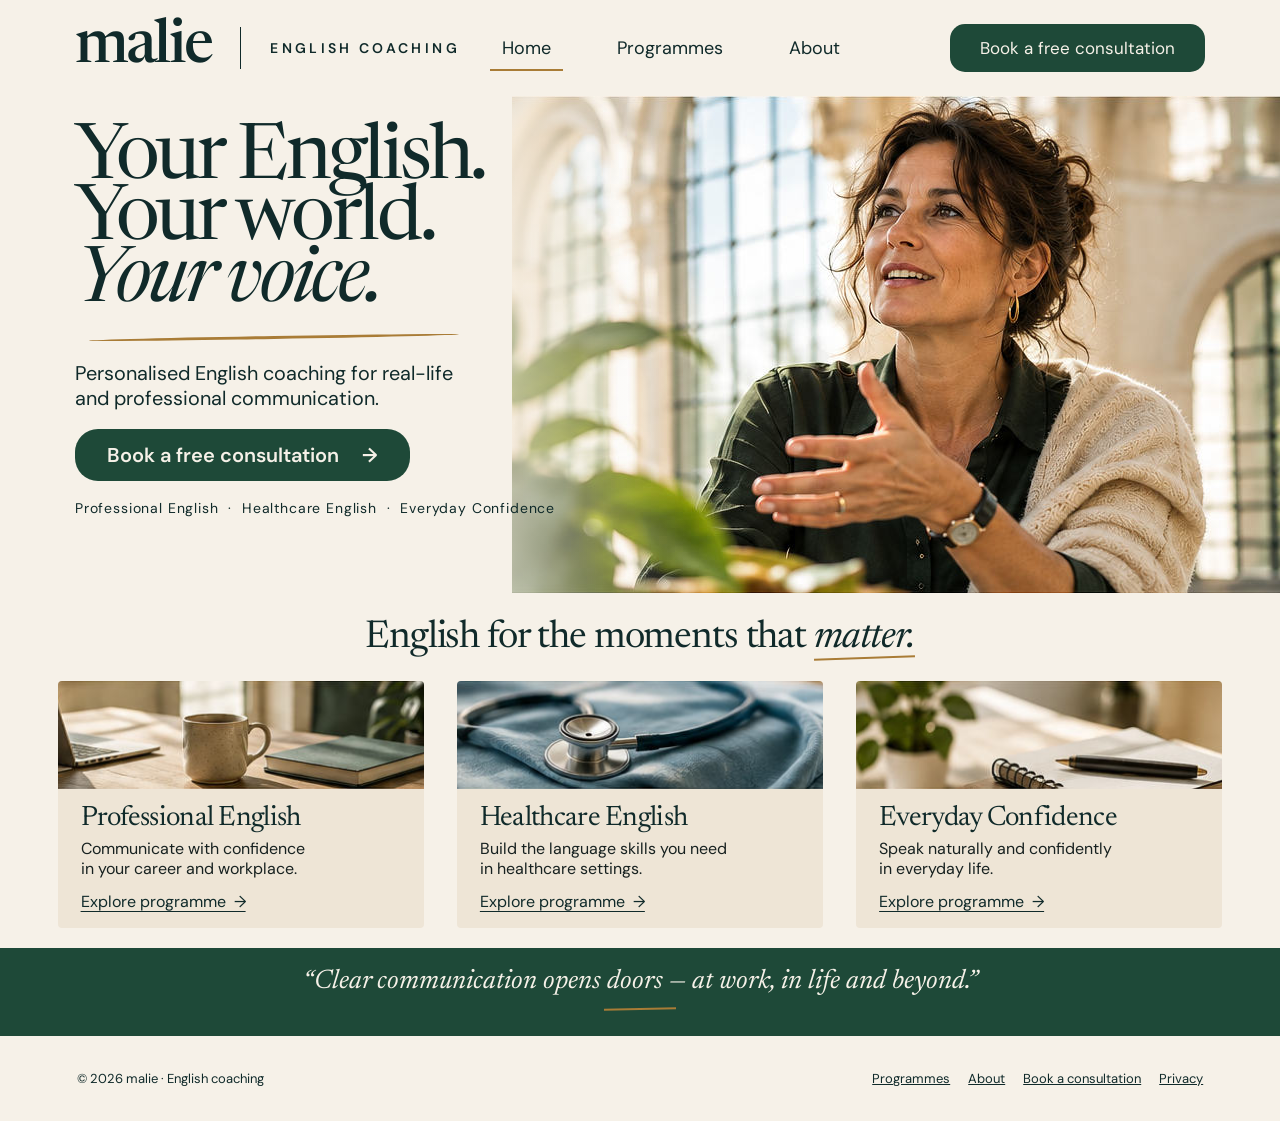
==== commit 2c910d98: "Align approved homepage with locked malie brand palette" ====
--- a/index.html
+++ b/index.html
@@ -3,7 +3,7 @@
 <head>
 <meta charset="utf-8">
 <meta name="viewport" content="width=device-width,initial-scale=1">
-<meta name="theme-color" content="#faf3e8">
+<meta name="theme-color" content="#F6F1E8">
 <title>malie | Personalised English Coaching</title>
 <meta name="description" content="Personalised English coaching for real-life and professional communication. Professional English, Healthcare English and Everyday Confidence.">
 <link rel="canonical" href="https://malie.me/">
@@ -12,7 +12,7 @@
 <link rel="preconnect" href="https://fonts.gstatic.com" crossorigin>
 <link href="https://fonts.googleapis.com/css2?family=DM+Sans:wght@400;500;600;700&family=Newsreader:ital,wght@0,400;0,500;1,400&display=swap" rel="stylesheet">
 <style>
-:root{--ivory:#faf3e8;--ink:#102a25;--forest:#183f30;--brass:#bb842c;--paper:#f3e8d9}
+:root{--ivory:#F6F1E8;--ink:#102A2A;--forest:#1E4938;--brass:#A97C36;--paper:color-mix(in srgb,var(--ivory) 90%,var(--brass) 10%)}
 *{box-sizing:border-box}
 html{scroll-behaviour:smooth}
 body{margin:0;background:var(--ivory);color:var(--ink);font-family:'DM Sans',Arial,sans-serif;-webkit-font-smoothing:antialiased}
@@ -21,22 +21,22 @@
 .header-inner{height:100%;max-width:1536px;margin:auto;padding:0 5.85%;display:grid;grid-template-columns:1fr auto 1fr;align-items:center;gap:30px}
 .identity{display:flex;align-items:center;text-decoration:none;gap:29px;width:max-content;white-space:nowrap}
 .wordmark{font:500 61px/.9 'Newsreader',Georgia,serif;letter-spacing:-.045em}
-.descriptor{border-left:1px solid #172d27;padding:12px 0 12px 29px;font-size:14px;letter-spacing:.24em;font-weight:600}
+.descriptor{border-left:1px solid var(--ink);padding:12px 0 12px 29px;font-size:14px;letter-spacing:.24em;font-weight:600}
 .site-nav{display:flex;align-items:center;gap:42px;height:100%}
-.site-nav a{font-size:18px;text-decoration:none;line-height:1;padding:16px 12px;position:relative;color:#121d1b}
+.site-nav a{font-size:18px;text-decoration:none;line-height:1;padding:16px 12px;position:relative;color:var(--ink)}
 .site-nav a[aria-current="page"]:after{content:"";position:absolute;bottom:2px;left:0;right:0;height:2px;background:var(--brass)}
-.header-cta{justify-self:end;border-radius:15px;padding:13px 30px;background:var(--forest);font-size:17px;color:white;white-space:nowrap;text-decoration:none}
+.header-cta{justify-self:end;border-radius:15px;padding:13px 30px;background:var(--forest);font-size:17px;color:var(--ivory);white-space:nowrap;text-decoration:none}
 .mobile-toggle{display:none}
 .hero{min-height:497px;position:relative;overflow:hidden;isolation:isolate;background:var(--ivory)}
 .hero-image{position:absolute;z-index:-2;top:0;bottom:0;right:0;width:60%;background-image:url('assets/approved-hero.jpg');background-position:center center;background-size:cover}
-.hero:after{content:"";position:absolute;z-index:-1;inset:0;background:linear-gradient(90deg,var(--ivory) 0%,var(--ivory) 30%,rgba(250,243,232,.92) 34%,rgba(250,243,232,.63) 40%,rgba(250,243,232,0) 54%);pointer-events:none}
+.hero:after{content:"";position:absolute;z-index:-1;inset:0;background:linear-gradient(90deg,var(--ivory) 0%,var(--ivory) 30%,rgba(246,241,232,.92) 34%,rgba(246,241,232,.63) 40%,rgba(246,241,232,0) 54%);pointer-events:none}
 .hero-content{max-width:1536px;margin:0 auto;padding:34px 5.85% 26px;position:relative}
 .hero h1{font:400 clamp(68px,6vw,100px)/.8 'Newsreader',Georgia,serif;letter-spacing:-.043em;margin:0 0 22px;max-width:610px}
 .hero h1 em{font-weight:400}
 .goldstroke{width:370px;height:3px;margin:0 0 22px 14px;transform:rotate(-1deg);background:var(--brass);border-radius:100%}
-.hero-lead{font-size:clamp(18px,1.55vw,25px);line-height:1.25;max-width:550px;margin:0 0 18px;color:#172120}
-.button{display:inline-flex;align-items:center;justify-content:center;gap:23px;background:var(--forest);border-radius:23px;color:#fff;font-size:20px;font-weight:600;padding:13px 32px;text-decoration:none}
-.button:hover,.header-cta:hover{background:#0e2b21}
+.hero-lead{font-size:clamp(18px,1.55vw,25px);line-height:1.25;max-width:550px;margin:0 0 18px;color:var(--ink)}
+.button{display:inline-flex;align-items:center;justify-content:center;gap:23px;background:var(--forest);border-radius:23px;color:var(--ivory);font-size:20px;font-weight:600;padding:13px 32px;text-decoration:none}
+.button:hover,.header-cta:hover{background:var(--ink)}
 .programme-names{font-size:14px;letter-spacing:.06em;margin:18px 0 0;white-space:nowrap}
 .programmes-overview{padding:24px 0 20px}
 .section-container{max-width:1536px;margin:0 auto;padding:0 4.5%}
@@ -50,7 +50,7 @@
 .card h3{font:400 28px/1.1 'Newsreader',Georgia,serif;letter-spacing:-.025em;margin:0 0 5px}
 .card p{font-size:16px;line-height:1.25;margin:0 0 12px;min-height:40px;color:#172120}
 .card a{display:inline-block;text-underline-offset:4px;font-size:16px}
-.closing-quote{background:#1e3a29;color:var(--ivory);text-align:center;padding:18px 15px 26px}
+.closing-quote{background:var(--forest);color:var(--ivory);text-align:center;padding:18px 15px 26px}
 .closing-quote p{font:italic 400 clamp(21px,2.1vw,31px)/1.2 'Newsreader',Georgia,serif;margin:0}
 .closing-quote:after{content:"";display:block;width:72px;height:2px;background:var(--brass);margin:10px auto 0;transform:rotate(-1deg)}
 .site-footer{padding:34px 6%;font-size:13px;display:flex;justify-content:space-between;gap:16px;flex-wrap:wrap}
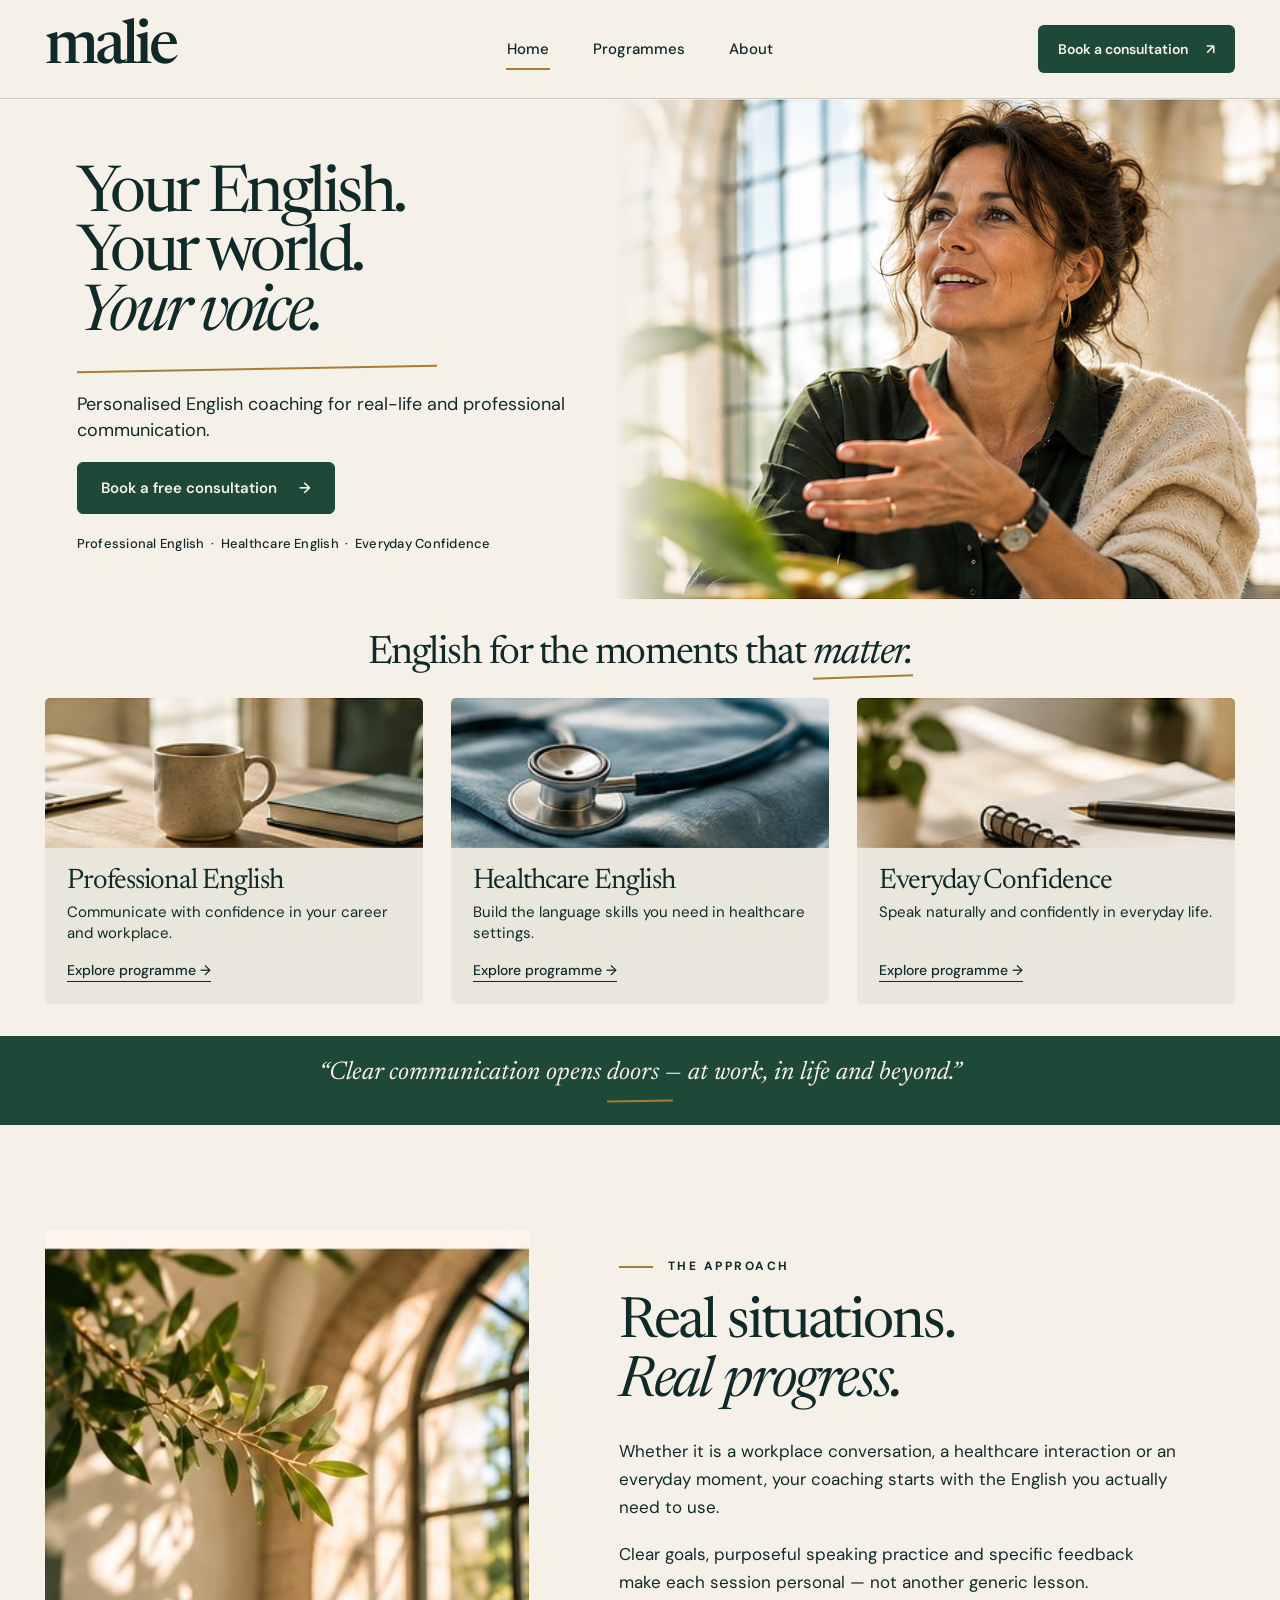
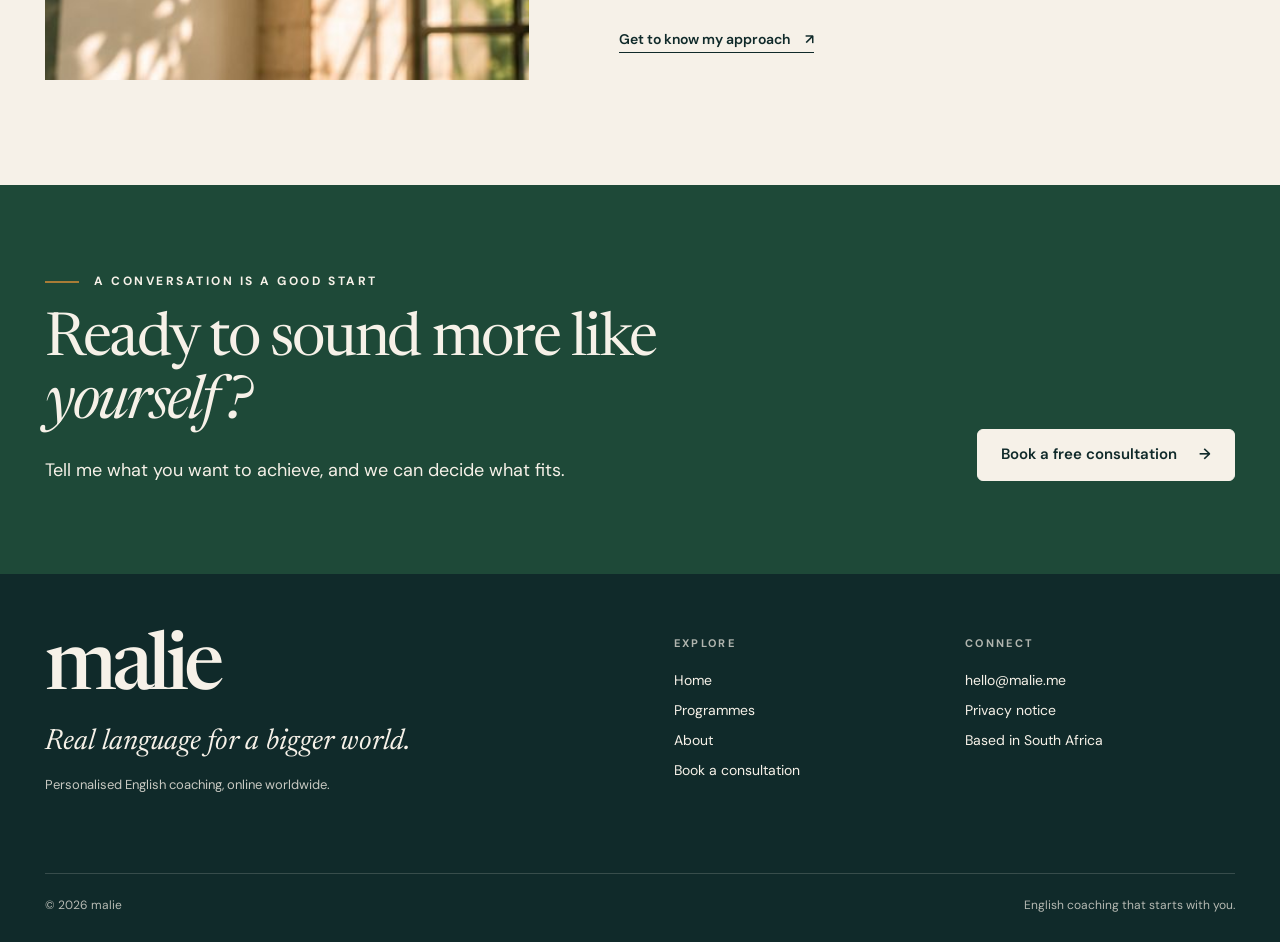
==== commit 91d16e82: "Rebuild all malie.me pages to approved editorial identity and correct credentials" ====
--- a/index.html
+++ b/index.html
@@ -1,90 +1,34 @@
-<!doctype html>
-<html lang="en-GB">
-<head>
-<meta charset="utf-8">
-<meta name="viewport" content="width=device-width,initial-scale=1">
-<meta name="theme-color" content="#F6F1E8">
-<title>malie | Personalised English Coaching</title>
-<meta name="description" content="Personalised English coaching for real-life and professional communication. Professional English, Healthcare English and Everyday Confidence.">
-<link rel="canonical" href="https://malie.me/">
+<!doctype html><html lang="en-GB"><head>
+<meta charset="utf-8"><meta name="viewport" content="width=device-width,initial-scale=1">
+<meta name="theme-color" content="#F6F1E8"><title>malie | Personalised English Coaching</title>
+<meta name="description" content="Personalised online English coaching for professionals, healthcare learners and everyday confidence. Explore malie programmes and request a free consultation."><link rel="canonical" href="https://malie.me/">
+<meta property="og:type" content="website"><meta property="og:title" content="malie | Personalised English Coaching"><meta property="og:description" content="Personalised online English coaching for professionals, healthcare learners and everyday confidence. Explore malie programmes and request a free consultation."><meta property="og:url" content="https://malie.me/">
 <link rel="icon" type="image/svg+xml" href="favicon.svg">
-<link rel="preconnect" href="https://fonts.googleapis.com">
-<link rel="preconnect" href="https://fonts.gstatic.com" crossorigin>
-<link href="https://fonts.googleapis.com/css2?family=DM+Sans:wght@400;500;600;700&family=Newsreader:ital,wght@0,400;0,500;1,400&display=swap" rel="stylesheet">
-<style>
-:root{--ivory:#F6F1E8;--ink:#102A2A;--forest:#1E4938;--brass:#A97C36;--paper:color-mix(in srgb,var(--ivory) 90%,var(--brass) 10%)}
-*{box-sizing:border-box}
-html{scroll-behaviour:smooth}
-body{margin:0;background:var(--ivory);color:var(--ink);font-family:'DM Sans',Arial,sans-serif;-webkit-font-smoothing:antialiased}
-a{color:inherit}
-.site-header{height:96px;position:relative;z-index:2;background:var(--ivory)}
-.header-inner{height:100%;max-width:1536px;margin:auto;padding:0 5.85%;display:grid;grid-template-columns:1fr auto 1fr;align-items:center;gap:30px}
-.identity{display:flex;align-items:center;text-decoration:none;gap:29px;width:max-content;white-space:nowrap}
-.wordmark{font:500 61px/.9 'Newsreader',Georgia,serif;letter-spacing:-.045em}
-.descriptor{border-left:1px solid var(--ink);padding:12px 0 12px 29px;font-size:14px;letter-spacing:.24em;font-weight:600}
-.site-nav{display:flex;align-items:center;gap:42px;height:100%}
-.site-nav a{font-size:18px;text-decoration:none;line-height:1;padding:16px 12px;position:relative;color:var(--ink)}
-.site-nav a[aria-current="page"]:after{content:"";position:absolute;bottom:2px;left:0;right:0;height:2px;background:var(--brass)}
-.header-cta{justify-self:end;border-radius:15px;padding:13px 30px;background:var(--forest);font-size:17px;color:var(--ivory);white-space:nowrap;text-decoration:none}
-.mobile-toggle{display:none}
-.hero{min-height:497px;position:relative;overflow:hidden;isolation:isolate;background:var(--ivory)}
-.hero-image{position:absolute;z-index:-2;top:0;bottom:0;right:0;width:60%;background-image:url('assets/approved-hero.jpg');background-position:center center;background-size:cover}
-.hero:after{content:"";position:absolute;z-index:-1;inset:0;background:linear-gradient(90deg,var(--ivory) 0%,var(--ivory) 30%,rgba(246,241,232,.92) 34%,rgba(246,241,232,.63) 40%,rgba(246,241,232,0) 54%);pointer-events:none}
-.hero-content{max-width:1536px;margin:0 auto;padding:34px 5.85% 26px;position:relative}
-.hero h1{font:400 clamp(68px,6vw,100px)/.8 'Newsreader',Georgia,serif;letter-spacing:-.043em;margin:0 0 22px;max-width:610px}
-.hero h1 em{font-weight:400}
-.goldstroke{width:370px;height:3px;margin:0 0 22px 14px;transform:rotate(-1deg);background:var(--brass);border-radius:100%}
-.hero-lead{font-size:clamp(18px,1.55vw,25px);line-height:1.25;max-width:550px;margin:0 0 18px;color:var(--ink)}
-.button{display:inline-flex;align-items:center;justify-content:center;gap:23px;background:var(--forest);border-radius:23px;color:var(--ivory);font-size:20px;font-weight:600;padding:13px 32px;text-decoration:none}
-.button:hover,.header-cta:hover{background:var(--ink)}
-.programme-names{font-size:14px;letter-spacing:.06em;margin:18px 0 0;white-space:nowrap}
-.programmes-overview{padding:24px 0 20px}
-.section-container{max-width:1536px;margin:0 auto;padding:0 4.5%}
-.programmes-overview h2{font:400 clamp(34px,3vw,46px)/1.1 'Newsreader',Georgia,serif;text-align:center;letter-spacing:-.03em;margin:0 0 22px}
-.programmes-overview h2 em{font-weight:400;position:relative}
-.programmes-overview h2 em:after{content:"";height:2px;background:var(--brass);position:absolute;left:0;right:0;bottom:-2px;transform:rotate(-2deg)}
-.cards{display:grid;grid-template-columns:repeat(3,minmax(0,1fr));gap:33px}
-.card{background:var(--paper);border-radius:4px;overflow:hidden;min-width:0}
-.card img{display:block;width:100%;height:108px;object-fit:cover}
-.card-body{padding:14px 23px 16px}
-.card h3{font:400 28px/1.1 'Newsreader',Georgia,serif;letter-spacing:-.025em;margin:0 0 5px}
-.card p{font-size:16px;line-height:1.25;margin:0 0 12px;min-height:40px;color:#172120}
-.card a{display:inline-block;text-underline-offset:4px;font-size:16px}
-.closing-quote{background:var(--forest);color:var(--ivory);text-align:center;padding:18px 15px 26px}
-.closing-quote p{font:italic 400 clamp(21px,2.1vw,31px)/1.2 'Newsreader',Georgia,serif;margin:0}
-.closing-quote:after{content:"";display:block;width:72px;height:2px;background:var(--brass);margin:10px auto 0;transform:rotate(-1deg)}
-.site-footer{padding:34px 6%;font-size:13px;display:flex;justify-content:space-between;gap:16px;flex-wrap:wrap}
-.site-footer nav{display:flex;gap:18px;flex-wrap:wrap}
-@media(min-width:1537px){.hero-image{background-position:center 44%}}
-@media(max-width:1100px){.header-inner{gap:15px}.descriptor{font-size:11px;padding-left:13px}.identity{gap:13px}.wordmark{font-size:51px}.site-nav{gap:12px}.site-nav a{font-size:16px}.header-cta{font-size:14px;padding:12px 17px}.hero h1{font-size:clamp(58px,7vw,84px)}.hero-lead{max-width:450px}}
-@media(max-width:760px){.site-header{height:75px}.header-inner{grid-template-columns:1fr auto;padding:0 5%}.wordmark{font-size:48px}.descriptor{font-size:10px}.header-cta{display:none}.mobile-toggle{display:block;border:1px solid #19382b;background:transparent;color:var(--ink);font:600 14px 'DM Sans',sans-serif;padding:9px 14px;border-radius:8px}.site-nav{display:none;position:absolute;top:75px;left:0;right:0;background:var(--ivory);height:auto;box-shadow:0 6px 15px #0002;padding:16px 5%;flex-direction:column;align-items:flex-start;gap:8px}.site-nav.open{display:flex}.hero{display:flex;flex-direction:column}.hero-image{position:relative;order:2;width:100%;height:340px;z-index:0;background-position:center}.hero:after{display:none}.hero-content{order:1;padding:39px 6% 25px;width:100%}.hero h1{font-size:clamp(60px,12vw,88px)}.hero-lead{font-size:19px}.programme-names{white-space:normal;font-size:12px}.goldstroke{max-width:70%;margin-left:6px}.button{font-size:16px;border-radius:16px;padding:13px 22px}.programmes-overview{padding:35px 0}.section-container{padding:0 5%}.cards{grid-template-columns:1fr;gap:22px}.card img{height:180px}.card-body{padding:18px 20px}.card p{min-height:0}.closing-quote{padding:25px 20px}}
-@media(max-width:400px){.descriptor{display:none}.hero h1{font-size:60px}}
-</style>
-</head>
-<body>
-<a href="#main" style="position:absolute;left:-10000px;top:auto;width:1px;height:1px;overflow:hidden" onfocus="this.style.left='8px';this.style.top='8px';this.style.width='auto';this.style.height='auto'" onblur="this.style.left='-10000px'">Skip to main content</a>
+<link rel="preconnect" href="https://fonts.googleapis.com"><link rel="preconnect" href="https://fonts.gstatic.com" crossorigin>
+<link href="https://fonts.googleapis.com/css2?family=DM+Sans:wght@400;500;600;700&family=Newsreader:ital,opsz,wght@0,6..72,400;0,6..72,500;1,6..72,400;1,6..72,500&display=swap" rel="stylesheet">
+<link rel="stylesheet" href="site.css?v=20261122fix4"><script defer src="site.js?v=20261122fix4"></script>
+</head><body><a class="skip" href="#main">Skip to content</a>
 <header class="site-header"><div class="header-inner">
-<a class="identity" href="index.html" aria-label="malie — Home"><span class="wordmark">malie</span><span class="descriptor">ENGLISH COACHING</span></a>
-<button class="mobile-toggle" aria-controls="site-nav" aria-expanded="false" type="button">Menu</button>
-<nav id="site-nav" class="site-nav" aria-label="Main navigation"><a href="index.html" aria-current="page">Home</a><a href="programmes.html">Programmes</a><a href="about.html">About</a></nav>
-<a class="header-cta" href="consultation.html">Book a free consultation</a>
-</div></header>
-<main id="main"><section class="hero" aria-label="Personalised English coaching"><div class="hero-image" role="img" aria-label="A woman speaking in a bright sunlit interior"></div><div class="hero-content">
-<h1>Your English.<br>Your world.<br><em>Your voice.</em></h1><div class="goldstroke"></div>
-<p class="hero-lead">Personalised English coaching for real-life<br>and professional communication.</p>
-<a href="consultation.html" class="button">Book a free consultation <span aria-hidden="true">→</span></a>
-<p class="programme-names">Professional English&nbsp; · &nbsp;Healthcare English&nbsp; · &nbsp;Everyday Confidence</p>
-</div></section>
-<section class="programmes-overview"><div class="section-container"><h2>English for the moments that <em>matter.</em></h2>
-<div class="cards">
-<article class="card"><img src="assets/approved-professional.jpg" alt="Laptop, coffee and notebook on a professional desk" width="447" height="106"><div class="card-body"><h3>Professional English</h3><p>Communicate with confidence<br>in your career and workplace.</p><a href="programmes.html#professional">Explore programme&nbsp; →</a></div></article>
-<article class="card"><img src="assets/approved-healthcare.jpg" alt="Stethoscope on blue healthcare clothing" width="440" height="106"><div class="card-body"><h3>Healthcare English</h3><p>Build the language skills you need<br>in healthcare settings.</p><a href="programmes.html#healthcare">Explore programme&nbsp; →</a></div></article>
-<article class="card"><img src="assets/approved-everyday.jpg" alt="Notebook and pen on a sunlit table" width="444" height="106"><div class="card-body"><h3>Everyday Confidence</h3><p>Speak naturally and confidently<br>in everyday life.</p><a href="programmes.html#everyday">Explore programme&nbsp; →</a></div></article>
+  <a href="index.html" class="wordmark" aria-label="malie — home">malie</a>
+  <nav id="site-navigation" class="site-nav" aria-label="Main navigation"><a href="index.html" aria-current="page">Home</a><a href="programmes.html">Programmes</a><a href="about.html">About</a><a class="mobile-consultation" href="consultation.html">Book a consultation <span aria-hidden="true">↗</span></a></nav>
+  <a class="nav-cta" href="consultation.html">Book a consultation <span aria-hidden="true">↗</span></a>
+  <button class="nav-toggle" type="button" aria-controls="site-navigation" aria-expanded="false" aria-label="Open navigation"><span>Menu</span><span class="menu-bars" aria-hidden="true"><i></i><i></i></span></button>
+</div></header><main id="main"><section class="home-hero">
+<div class="home-copy"><h1>Your English.<br>Your world.<br><em>Your voice.</em></h1><div class="gold-stroke" aria-hidden="true"></div>
+<p class="hero-lead">Personalised English coaching for real-life and professional communication.</p>
+<a class="button" href="consultation.html">Book a free consultation <span aria-hidden="true">→</span></a>
+<p class="hero-pathways">Professional English&nbsp; · &nbsp;Healthcare English&nbsp; · &nbsp;Everyday Confidence</p></div>
+<div class="home-picture"><img src="assets/approved-hero.jpg" alt="A woman in a sunlit interior, speaking with warmth and confidence" width="826" height="497" fetchpriority="high"></div></section>
+<section class="homepage-pathways" aria-labelledby="moments-title"><div class="shell shell-wide"><h2 id="moments-title">English for the moments that <em>matter.</em></h2>
+<div class="programme-cards">
+<a class="programme-card" href="programmes.html#professional"><img src="assets/approved-professional.jpg" width="447" height="106" alt="Laptop, notebook and coffee on a warm professional desk" loading="lazy"><div class="card-copy"><h3>Professional English</h3><p>Communicate with confidence in your career and workplace.</p><span class="inline-link">Explore programme <span aria-hidden="true">→</span></span></div></a>
+<a class="programme-card" href="programmes.html#healthcare"><img src="assets/approved-healthcare.jpg" width="440" height="106" alt="Stethoscope resting on healthcare clothing" loading="lazy"><div class="card-copy"><h3>Healthcare English</h3><p>Build the language skills you need in healthcare settings.</p><span class="inline-link">Explore programme <span aria-hidden="true">→</span></span></div></a>
+<a class="programme-card" href="programmes.html#everyday"><img src="assets/approved-everyday.jpg" width="444" height="106" alt="Notebook and pen on a bright everyday table" loading="lazy"><div class="card-copy"><h3>Everyday Confidence</h3><p>Speak naturally and confidently in everyday life.</p><span class="inline-link">Explore programme <span aria-hidden="true">→</span></span></div></a>
 </div></div></section>
-<section class="closing-quote"><p>“Clear communication opens doors — at work, in life and beyond.”</p></section>
-</main>
-<footer class="site-footer"><span>© 2026 malie · English coaching</span><nav aria-label="Footer navigation"><a href="programmes.html">Programmes</a><a href="about.html">About</a><a href="consultation.html">Book a consultation</a><a href="privacy.html">Privacy</a></nav></footer>
-<script>
-const t=document.querySelector('.mobile-toggle'),n=document.querySelector('.site-nav');t.addEventListener('click',()=>{const open=n.classList.toggle('open');t.setAttribute('aria-expanded',String(open))});
-</script>
-</body></html>+<section class="editorial-quote"><p>“Clear communication opens doors — at work, in life and beyond.”</p><span class="quote-rule"></span></section>
+<section class="home-method shell split-editorial"><div class="method-photo"><img src="assets/about-window.jpg" alt="Sunlit architectural window with green leaves" loading="lazy" width="455" height="390"></div><div class="method-copy"><p class="eyebrow"><span class="eyebrow-rule" aria-hidden="true"></span>The approach</p><h2>Real situations.<br><em>Real progress.</em></h2><p>Whether it is a workplace conversation, a healthcare interaction or an everyday moment, your coaching starts with the English you actually need to use.</p><p>Clear goals, purposeful speaking practice and specific feedback make each session personal — not another generic lesson.</p><a class="text-link" href="about.html">Get to know my approach <span aria-hidden="true">↗</span></a></div></section>
+<section class="closing-cta"><div class="shell closing-grid"><div><p class="eyebrow"><span class="eyebrow-rule" aria-hidden="true"></span>A conversation is a good start</p><h2>Ready to sound more like <em>yourself?</em></h2><p>Tell me what you want to achieve, and we can decide what fits.</p></div><a class="button button-ivory" href="consultation.html">Book a free consultation <span aria-hidden="true">→</span></a></div></section></main><footer class="site-footer"><div class="shell footer-main">
+    <div><a href="index.html" class="footer-brand">malie</a><p class="footer-motto">Real language for a bigger world.</p><p class="footer-note">Personalised English coaching, online worldwide.</p></div>
+    <div class="footer-menu"><span class="eyebrow">Explore</span><a href="index.html">Home</a><a href="programmes.html">Programmes</a><a href="about.html">About</a><a href="consultation.html">Book a consultation</a></div>
+    <div class="footer-menu"><span class="eyebrow">Connect</span><a href="mailto:hello@malie.me">hello@malie.me</a><a href="privacy.html">Privacy notice</a><span>Based in South Africa</span></div>
+  </div><div class="shell footer-bottom"><span>© 2026 malie</span><span>English coaching that starts with you.</span></div></footer></body></html>
--- a/site.css
+++ b/site.css
@@ -0,0 +1,72 @@
+/* malie / Quietly Unexpected — locked 2026 editorial identity */
+:root{--ivory:#F6F1E8;--ink:#102A2A;--sage:#A8B29A;--forest:#1E4938;--brass:#A97C36;--line:rgba(16,42,42,.20);--line-light:rgba(246,241,232,.24);--serif:'Newsreader',Georgia,serif;--sans:'DM Sans',Arial,sans-serif}
+*,*::before,*::after{box-sizing:border-box}
+html{scroll-behavior:smooth;scroll-padding-top:95px}
+body{margin:0;color:var(--ink);background:var(--ivory);font:400 17px/1.62 var(--sans);-webkit-font-smoothing:antialiased;overflow-x:hidden}
+img{display:block;max-width:100%;height:auto}button,input,textarea,select{font:inherit}button{cursor:pointer}
+a{color:inherit;text-underline-offset:4px}a:hover{color:var(--forest)}:focus-visible{outline:3px solid var(--brass);outline-offset:4px}
+.shell{width:min(1240px,calc(100% - 90px));margin-inline:auto}.shell-wide{width:min(1390px,calc(100% - 90px))}
+.skip{position:absolute;top:-90px;left:20px;padding:10px 20px;background:var(--forest);color:var(--ivory);z-index:90}.skip:focus{top:10px}
+h1,h2,h3,p{overflow-wrap:break-word}h1,h2,h3{font-family:var(--serif);font-weight:400;letter-spacing:-.038em}h1 em,h2 em,h3 em{font-weight:400}.eyebrow{font:700 12px/1.4 var(--sans);letter-spacing:.21em;text-transform:uppercase;display:flex;gap:15px;align-items:center;margin:0 0 20px}.eyebrow-rule{display:inline-block;width:34px;height:2px;background:var(--brass);flex:none}
+.button{display:inline-flex;align-items:center;justify-content:center;gap:22px;min-height:52px;padding:13px 23px;color:var(--ivory);background:var(--forest);border:1px solid var(--forest);border-radius:6px;text-decoration:none;font:600 15px/1.25 var(--sans);transition:background .18s ease,color .18s ease;text-align:center}.button:hover{background:var(--ink);color:var(--ivory)}.button-ivory{background:var(--ivory);border-color:var(--ivory);color:var(--ink)}.button-ivory:hover{background:var(--sage);border-color:var(--sage);color:var(--ink)}.text-link{display:inline-flex;align-items:baseline;gap:15px;padding-bottom:3px;border-bottom:1px solid currentColor;text-decoration:none;font:600 14px/1.4 var(--sans)}.text-link:hover{color:var(--forest)}
+/* Unified wordmark and navigation */
+.site-header{position:relative;z-index:50;background:var(--ivory);border-bottom:1px solid var(--line)}
+.header-inner{width:min(1390px,calc(100% - 90px));margin:auto;min-height:98px;display:grid;grid-template-columns:1fr auto 1fr;gap:32px;align-items:center}
+.wordmark{font:500 61px/.83 var(--serif);letter-spacing:-.065em;color:var(--ink);text-decoration:none;width:max-content}.wordmark:hover{color:var(--ink)}
+.site-nav{display:flex;gap:34px;align-items:center;height:100%}.site-nav>a:not(.mobile-consultation){font:500 15px/1.2 var(--sans);text-decoration:none;white-space:nowrap;position:relative;padding:18px 5px}
+.site-nav>a[aria-current='page']::after{content:'';position:absolute;height:2px;bottom:6px;left:4px;right:4px;background:var(--brass)}
+.nav-cta{justify-self:end;display:inline-flex;align-items:center;gap:18px;text-decoration:none;white-space:nowrap;background:var(--forest);color:var(--ivory);font:600 14px/1.3 var(--sans);padding:15px 20px;border-radius:6px}.nav-cta:hover{background:var(--ink);color:var(--ivory)}.nav-toggle,.mobile-consultation{display:none}
+/* Approved homepage: strict separate image column. Text cannot overlap photo */
+.home-hero{display:grid;grid-template-columns:minmax(0,48%) minmax(0,52%);min-height:500px;isolation:isolate}
+.home-copy{padding:59px 34px 35px max(6vw,calc((100vw - 1360px)/2));min-width:0;display:flex;flex-direction:column;align-items:flex-start;justify-content:center;position:relative;z-index:1}
+.home-copy h1{font:400 clamp(55px,5vw,78px)/.93 var(--serif);letter-spacing:-.054em;margin:0;max-width:100%}
+.gold-stroke{height:2px;width:min(360px,85%);background:var(--brass);transform:rotate(-1deg);margin:23px 0 22px}
+.hero-lead{font:400 clamp(18px,1.35vw,21px)/1.42 var(--sans);max-width:520px;margin:0 0 19px}
+.hero-pathways{font:500 13px/1.6 var(--sans);letter-spacing:.018em;margin:20px 0 0;max-width:100%;white-space:normal}
+.home-picture{position:relative;overflow:hidden;min-width:0}.home-picture img{width:100%;height:100%;min-height:500px;object-fit:cover;object-position:center 45%}
+.home-picture::before{content:'';pointer-events:none;position:absolute;z-index:1;inset:0 auto 0 0;width:20%;background:linear-gradient(90deg,var(--ivory),rgba(246,241,232,0))}
+.homepage-pathways{padding:34px 0 32px}.homepage-pathways h2{text-align:center;font:400 clamp(35px,3.05vw,47px)/1.1 var(--serif);margin:0 0 22px}.homepage-pathways h2 em{position:relative}.homepage-pathways h2 em::after{content:'';position:absolute;bottom:-5px;left:0;right:0;height:2px;background:var(--brass);transform:rotate(-2deg)}
+.programme-cards{display:grid;grid-template-columns:repeat(3,minmax(0,1fr));gap:28px}.programme-card{display:block;text-decoration:none;border-radius:5px;overflow:hidden;background:rgba(168,178,154,.17);min-width:0;transition:transform .18s ease}.programme-card:hover{transform:translateY(-3px);color:var(--ink)}
+.programme-card img{width:100%;height:150px;object-fit:cover}.card-copy{padding:17px 22px 20px}.card-copy h3{font:400 clamp(24px,2.2vw,30px)/1.14 var(--serif);margin:0 0 5px}.card-copy p{font:400 15px/1.4 var(--sans);max-width:350px;min-height:42px;margin:0 0 12px}.inline-link{font:500 14px/1.4 var(--sans);border-bottom:1px solid var(--ink);padding-bottom:2px}
+.editorial-quote{background:var(--forest);padding:22px 20px 23px;text-align:center;color:var(--ivory)}.editorial-quote p{font:italic 400 clamp(22px,2vw,32px)/1.2 var(--serif);margin:0}.quote-rule{display:block;margin:12px auto 0;height:2px;width:66px;background:var(--brass);transform:rotate(-1deg)}
+/* General photographic editorial sections */
+.split-editorial{display:grid;grid-template-columns:minmax(0,.88fr) minmax(0,1.12fr);gap:clamp(35px,7vw,105px);align-items:center;padding-block:105px}.method-photo{height:450px;overflow:hidden}.method-photo img{height:100%;width:100%;object-fit:cover}.method-copy h2{font:400 clamp(39px,4.4vw,59px)/1.05 var(--serif);margin:0 0 24px}.method-copy p{max-width:560px;margin:0 0 18px;line-height:1.65}.method-copy .text-link{margin-top:16px}
+/* Editorial CTA and footer */
+.closing-cta{background:var(--forest);color:var(--ivory);padding:88px 0}.closing-grid{display:grid;grid-template-columns:minmax(0,1fr) auto;gap:45px;align-items:end}.closing-cta h2{font:400 clamp(40px,4.7vw,68px)/1.05 var(--serif);max-width:740px;margin:0 0 20px}.closing-cta p:not(.eyebrow){margin:0;max-width:600px;font-size:18px}.closing-grid>.button{margin-bottom:5px}.closing-cta .eyebrow{color:var(--ivory)}
+.site-footer{background:var(--ink);color:var(--ivory);padding:62px 0 26px}.footer-main{display:grid;grid-template-columns:1.7fr .7fr .8fr;gap:55px;padding-bottom:65px}.footer-brand{font:500 80px/.86 var(--serif);letter-spacing:-.066em;color:var(--ivory);text-decoration:none}.footer-brand:hover{color:var(--ivory)}.footer-motto{font:italic 400 29px/1.2 var(--serif);margin:22px 0 12px}.footer-note{font-size:13px;opacity:.8}.footer-menu{display:flex;flex-direction:column;align-items:flex-start;gap:12px}.footer-menu .eyebrow{font-size:11px;opacity:.7;margin:0 0 8px}.footer-menu a,.footer-menu>span:not(.eyebrow){font-size:14px;line-height:1.3;text-decoration:none}.footer-menu a:hover{text-decoration:underline;color:var(--ivory)}.footer-bottom{display:flex;justify-content:space-between;gap:15px;border-top:1px solid var(--line-light);padding-top:22px;font-size:12px;opacity:.72}
+/* All secondary pages: image is a dedicated column, never behind text */
+.two-col-hero{display:grid;grid-template-columns:minmax(0,52%) minmax(0,48%);min-height:510px;overflow:hidden}
+.page-hero-copy{padding:68px 55px 56px max(6vw,calc((100vw - 1360px)/2));min-width:0;display:flex;flex-direction:column;align-items:flex-start;justify-content:center}
+.page-hero h1{font:400 clamp(48px,5.2vw,74px)/.99 var(--serif);letter-spacing:-.047em;margin:0 0 26px;max-width:740px}.page-hero-copy>p:not(.eyebrow){font-size:clamp(17px,1.45vw,21px);line-height:1.52;max-width:580px;margin:0 0 22px}.page-hero-photo{position:relative;min-width:0;min-height:490px;overflow:hidden}.page-hero-photo img{width:100%;height:100%;min-height:490px;object-fit:cover;object-position:center}.page-hero-photo::before{content:'';pointer-events:none;position:absolute;z-index:1;inset:0 auto 0 0;width:18%;background:linear-gradient(90deg,var(--ivory),rgba(246,241,232,0))}
+/* Programme showcase */
+.flagship{display:grid;grid-template-columns:minmax(0,51%) minmax(0,49%);background:var(--forest);color:var(--ivory);min-height:570px;align-items:stretch}
+.flagship-content{padding:70px 50px 60px max(6vw,calc((100vw - 1360px)/2));min-width:0}.flagship .eyebrow{color:var(--ivory)}.flagship h2{font:400 clamp(43px,4.7vw,65px)/1.01 var(--serif);letter-spacing:-.044em;margin:0 0 24px;max-width:690px}.flagship .lead{font-size:18px;line-height:1.5;max-width:600px;margin:0 0 26px}.flagship-points{margin:24px 0 27px}.flagship-points p{border-top:1px solid var(--line-light);padding:10px 0;margin:0;font:400 14px/1.45 var(--sans);max-width:580px}.flagship-points p span{font:600 11px var(--sans);color:var(--sage);margin-right:18px}.flagship-photo{margin:0;min-height:540px;overflow:hidden}.flagship-photo img{width:100%;height:100%;object-fit:cover;object-position:center}.small-note{font-size:12px;line-height:1.4;margin:18px 0 0;max-width:500px;opacity:.85}
+.pathway-section{padding-block:95px;display:grid;grid-template-columns:minmax(0,.88fr) minmax(0,1.12fr);gap:clamp(42px,7vw,105px);align-items:center;scroll-margin-top:110px}.pathway-photo{height:430px;overflow:hidden}.pathway-photo img{height:100%;width:100%;object-fit:cover}.pathway-copy h2{font:400 clamp(42px,4.6vw,62px)/1.04 var(--serif);margin:0 0 23px}.pathway-copy p{font-size:18px;line-height:1.6;max-width:590px;margin:0 0 18px}.pathway-copy .text-link{margin-top:14px}.pathway-alt{background:rgba(168,178,154,.25);padding-block:0}.pathway-inner{display:grid;grid-template-columns:minmax(0,1.08fr) minmax(0,.92fr);gap:clamp(40px,7vw,100px);align-items:center;padding-block:90px}
+.journey{padding-block:100px}.journey h2{font:400 clamp(43px,4.4vw,58px)/1.08 var(--serif);margin:0 0 40px}.journey-steps{display:grid;grid-template-columns:repeat(3,1fr);gap:35px}.journey-steps>div{border-top:1px solid var(--line);padding-top:20px}.journey-steps span{font:700 12px/1.3 var(--sans);text-transform:uppercase;letter-spacing:.15em;color:var(--forest)}.journey-steps p{font-size:16px;line-height:1.5;max-width:335px}
+/* About */
+.about-intro{padding-block:105px;display:grid;grid-template-columns:1.05fr .95fr;gap:clamp(55px,8vw,120px)}.about-intro-heading h2{font:400 clamp(40px,4vw,57px)/1.08 var(--serif);margin:0}.about-intro-text{padding-top:42px}.about-intro-text p{font-size:18px;line-height:1.7;margin:0 0 20px;max-width:610px}
+.experience-band{background:var(--forest);color:var(--ivory);padding:47px 0}.experience-grid{display:grid;grid-template-columns:.65fr .8fr 1.2fr;gap:55px;align-items:center}.experience-grid>div:not(:first-child){border-left:1px solid var(--line-light);padding-left:50px}.experience-grid strong{display:block;font:400 84px/.8 var(--serif);letter-spacing:-.05em}.experience-grid strong span{font-size:50px}.experience-grid p{font-size:14px;max-width:190px;margin:16px 0 0;line-height:1.4}.experience-words{display:flex;flex-direction:column;gap:0;font:400 40px/.98 var(--serif)}.experience-words em{font-weight:400}
+.qualifications{padding:110px 0 115px}.qualifications-heading{max-width:850px;margin:0 0 42px}.qualifications-heading h2{font:400 clamp(42px,4.4vw,62px)/1.05 var(--serif);margin:0 0 20px}.qualifications-heading>p:not(.eyebrow){max-width:690px;margin:0;font-size:17px}.credentials-list{display:grid;grid-template-columns:1fr 1fr;gap:0 48px}.credential{display:flex;align-items:start;gap:27px;border-top:1px solid var(--line);padding:25px 0 27px}.credential>span{font:600 11px var(--sans);color:var(--brass);padding-top:9px}.credential h3{font:400 clamp(27px,2.6vw,35px)/1.12 var(--serif);margin:0 0 5px}.credential p{margin:0;font-size:15px;line-height:1.5;max-width:440px}.study-note{border-top:1px solid var(--line);margin-top:15px;padding:26px 0 0}.study-note p{margin:10px 0 0;font-size:16px}
+.about-photo-quote{display:grid;grid-template-columns:35% 65%;min-height:290px;background:var(--sage);align-items:center}.about-photo-quote img{width:100%;height:100%;object-fit:cover}.about-photo-quote>div{padding:45px 8%}.about-photo-quote p{font:400 clamp(31px,3.7vw,51px)/1.14 var(--serif);letter-spacing:-.025em;max-width:780px;margin:0}
+/* Consultation */
+.consult-hero .page-hero-copy{padding-top:54px;padding-bottom:54px}.consult-hero .page-hero-copy h1{max-width:610px}.consult-benefits{margin-top:15px;display:flex;flex-wrap:wrap;gap:8px 0;max-width:615px}.consult-benefits span{font:500 13px/1.5 var(--sans);padding:0 16px;border-left:1px solid var(--brass)}.consult-benefits span:first-child{border-left:0;padding-left:0}
+.consultation-main{display:grid;grid-template-columns:minmax(290px,.75fr) minmax(0,1.25fr);gap:0;padding-block:80px 100px;align-items:stretch}
+.consult-aside{background:var(--forest);color:var(--ivory);padding:54px 45px 55px}.consult-aside h2{font:400 clamp(39px,3.4vw,48px)/1.08 var(--serif);margin:0 0 28px}.consult-points{list-style:none;padding:0;margin:0}.consult-points li{padding:20px 0 21px 37px;border-top:1px solid var(--line-light);font-size:16px;line-height:1.5;position:relative}.consult-points li::before{content:'✓';position:absolute;top:18px;left:0;font:500 21px var(--sans);color:var(--sage)}.aside-note{font-size:13px;line-height:1.55;margin:29px 0 0;opacity:.85}
+.consult-form-panel{background:rgba(168,178,154,.18);padding:51px 52px 46px}.consult-form-panel h2{font:400 clamp(40px,4vw,55px)/1.1 var(--serif);margin:0 0 15px}.form-intro{max-width:570px;margin:0 0 32px;font-size:16px}.form-grid{display:grid;grid-template-columns:1fr 1fr;gap:21px 23px}.field{display:flex;flex-direction:column;gap:7px}.field.full{grid-column:1/-1}.field label{font:600 14px/1.3 var(--sans)}.field label span{color:var(--forest)}.field input,.field textarea,.field select{width:100%;background:var(--ivory);border:1px solid rgba(16,42,42,.42);border-radius:5px;padding:13px 14px;min-height:51px;color:var(--ink);font-size:15px}.field textarea{min-height:135px;resize:vertical}.field input::placeholder,.field textarea::placeholder{color:rgba(16,42,42,.65)}.form-note{font-size:12px;line-height:1.6;margin:20px 0 22px;max-width:615px}.form-actions{display:flex;flex-direction:column;align-items:start;gap:11px}.form-status{font-size:13px;line-height:1.45}.direct-email{border-top:1px solid var(--line);margin:28px 0 0;padding-top:20px;font-size:14px}.direct-email a{font-weight:600}
+.faq-section{padding-block:0 110px}.faq-section h2{font:400 clamp(40px,4vw,55px)/1.07 var(--serif);margin:0 0 35px}.faq-list{max-width:960px;margin:auto}.faq-list details{border-top:1px solid var(--line);padding:17px 0}.faq-list details:last-child{border-bottom:1px solid var(--line)}.faq-list summary{display:flex;align-items:center;justify-content:space-between;gap:20px;cursor:pointer;list-style:none;font-size:17px;font-weight:600}.faq-list summary::-webkit-details-marker{display:none}.faq-list summary::after{content:'+';font:400 27px var(--sans);color:var(--brass)}.faq-list details[open] summary::after{content:'−'}.faq-list details p{margin:13px 0 6px;max-width:740px;font-size:16px;line-height:1.6}
+/* Privacy: reading-first editorial page */
+.privacy-header{display:grid;grid-template-columns:minmax(0,1.4fr) minmax(250px,.6fr);gap:55px;align-items:center;padding-block:75px 55px;border-bottom:1px solid var(--line)}.privacy-header h1{font:400 clamp(50px,6vw,76px)/1.04 var(--serif);margin:0 0 20px}.privacy-header p:not(.eyebrow){max-width:640px;font-size:20px;margin:0}.privacy-header img{width:100%;max-height:300px;object-fit:cover}.privacy-content{display:grid;grid-template-columns:.8fr 1.2fr;gap:80px;padding-block:75px 110px}.privacy-lead h2{font:400 45px/1.05 var(--serif);margin:0 0 20px}.privacy-lead p{max-width:400px}.privacy-articles article{border-top:1px solid var(--line);padding:23px 0}.privacy-articles h3{font:400 29px/1.1 var(--serif);margin:0 0 9px}.privacy-articles p{margin:0;max-width:750px;font-size:16px;line-height:1.65}
+/* Responsive layouts */
+@media(max-width:1180px){.header-inner{gap:20px}.site-nav{gap:18px}.nav-cta{padding:13px 13px}.home-copy{padding-left:4.5vw;padding-right:20px}.home-copy h1{font-size:clamp(51px,5vw,65px)}.page-hero-copy{padding-left:4.5vw;padding-right:30px}.page-hero h1{font-size:clamp(48px,5.2vw,66px)}.flagship-content{padding-left:4.5vw}.flagship h2{font-size:clamp(40px,4.7vw,56px)}}
+@media(max-width:900px){.site-nav{gap:10px}.header-inner{width:calc(100% - 50px)}.wordmark{font-size:55px}.nav-cta{font-size:12px;padding:12px 14px}.home-copy h1{font-size:clamp(45px,5.7vw,55px)}.hero-lead{font-size:17px}.hero-pathways{font-size:12px}.two-col-hero{grid-template-columns:53% 47%}.page-hero h1{font-size:48px}.page-hero-copy{padding-right:20px}.page-hero-photo{min-height:450px}.page-hero-photo img{min-height:450px}.flagship-content{padding:45px 25px 45px 4vw}.flagship h2{font-size:41px}.flagship .lead{font-size:16px}.flagship-photo{min-height:480px}.consultation-main{grid-template-columns:.85fr 1.15fr}.consult-aside{padding:37px 25px}.consult-form-panel{padding:38px 27px}.form-grid{grid-template-columns:1fr}.field.full{grid-column:auto}}
+@media(max-width:760px){html{scroll-padding-top:78px}.shell{width:calc(100% - 42px)}.shell-wide{width:calc(100% - 42px)}.site-header{position:relative}.header-inner{width:calc(100% - 42px);min-height:78px;grid-template-columns:1fr auto;gap:10px}.wordmark{font-size:54px}.nav-toggle{display:flex;align-items:center;gap:13px;background:transparent;border:1px solid var(--line);border-radius:5px;color:var(--ink);padding:10px 12px;font-size:14px;font-weight:600}.menu-bars{display:flex;flex-direction:column;gap:5px}.menu-bars i{display:block;height:2px;width:16px;background:var(--ink)}.nav-cta{display:none}.site-nav{display:none;position:absolute;top:77px;left:0;right:0;min-height:250px;background:var(--ivory);border-bottom:1px solid var(--ink);padding:20px 22px 28px;flex-direction:column;gap:9px;align-items:stretch;box-shadow:0 8px 15px rgba(16,42,42,.08)}.site-nav.open{display:flex}.site-nav a:not(.mobile-consultation){display:block;font-size:17px;padding:13px 8px}.site-nav a[aria-current='page']::after{bottom:5px;left:8px;right:auto;width:47px}.mobile-consultation{display:inline-flex;font-size:15px;text-decoration:none;align-items:center;justify-content:space-between;padding:13px 16px;background:var(--forest);color:var(--ivory);border-radius:5px;margin-top:12px}.mobile-consultation:hover{color:var(--ivory)}
+.home-hero{grid-template-columns:1fr}.home-copy{padding:44px 24px 32px;min-width:0}.home-copy h1{font-size:clamp(52px,10vw,72px);line-height:.95}.hero-lead{font-size:18px}.hero-pathways{font-size:13px;margin-top:19px}.gold-stroke{width:65%;margin-block:20px}.home-picture{height:355px;min-height:0}.home-picture img{height:100%;min-height:0}.home-picture::before{display:none}.homepage-pathways{padding:38px 0 40px}.homepage-pathways h2{font-size:39px;line-height:1.15;margin-bottom:26px}.programme-cards{grid-template-columns:1fr;gap:21px}.programme-card img{height:180px}.card-copy{padding:19px 21px 20px}.card-copy h3{font-size:31px}.card-copy p{min-height:0;font-size:16px}.editorial-quote{padding:25px 23px 27px}.split-editorial{grid-template-columns:1fr;gap:32px;padding-block:75px}.method-photo{height:330px}.method-copy h2{font-size:45px}.closing-cta{padding:65px 0}.closing-grid{grid-template-columns:1fr;gap:28px}.closing-cta h2{font-size:46px}.footer-main{grid-template-columns:1fr 1fr;gap:35px;padding-bottom:48px}.footer-main>div:first-child{grid-column:1/-1}.footer-brand{font-size:69px}.footer-motto{font-size:27px}
+.two-col-hero{grid-template-columns:1fr;min-height:0}.page-hero-copy{padding:56px 24px 42px}.page-hero h1{font-size:clamp(47px,9vw,65px);margin-bottom:21px}.page-hero-copy>p:not(.eyebrow){font-size:19px}.page-hero-photo{height:330px;min-height:0}.page-hero-photo img{height:100%;min-height:0}.page-hero-photo::before{display:none}
+.flagship{grid-template-columns:1fr;min-height:0}.flagship-content{padding:56px 24px 45px}.flagship h2{font-size:clamp(42px,8vw,53px)}.flagship-photo{height:335px;min-height:0}.flagship-photo img{height:100%}.pathway-section{grid-template-columns:1fr;gap:30px;padding-block:70px}.pathway-photo{height:310px}.pathway-copy h2{font-size:47px}.pathway-inner{grid-template-columns:1fr;gap:28px;padding-block:60px}.pathway-inner .pathway-copy{order:2}.pathway-inner .pathway-photo{order:1}.journey{padding-block:75px}.journey h2{font-size:44px}.journey-steps{grid-template-columns:1fr;gap:14px}
+.about-intro{grid-template-columns:1fr;gap:19px;padding-block:70px}.about-intro-heading h2{font-size:45px}.about-intro-text{padding-top:0}.experience-grid{grid-template-columns:1fr 1fr;gap:35px}.experience-grid>div:not(:first-child){border-left:0;padding-left:0}.experience-words{grid-column:1/-1;border-top:1px solid var(--line-light);padding-top:28px;font-size:35px}.experience-grid strong{font-size:75px}.qualifications{padding:80px 0}.qualifications-heading h2{font-size:45px}.credentials-list{grid-template-columns:1fr;gap:0}.credential{gap:21px}.about-photo-quote{grid-template-columns:1fr}.about-photo-quote img{height:240px}.about-photo-quote>div{padding:34px 24px}.about-photo-quote p{font-size:36px}
+.consult-benefits{gap:10px 0}.consult-benefits span{font-size:13px}.consultation-main{grid-template-columns:1fr;padding-block:60px 70px}.consult-aside{padding:43px 30px}.consult-form-panel{padding:38px 26px}.consult-form-panel h2{font-size:44px}.faq-section{padding-bottom:80px}.faq-section h2{font-size:43px}
+.privacy-header{grid-template-columns:1fr;gap:30px;padding-block:55px 40px}.privacy-header h1{font-size:55px}.privacy-header img{height:190px}.privacy-content{grid-template-columns:1fr;gap:28px;padding-block:55px 80px}.privacy-lead h2{font-size:42px}}
+@media(max-width:400px){.wordmark{font-size:49px}.home-copy{padding-inline:20px}.home-copy h1{font-size:clamp(49px,12.3vw,60px)}.hero-pathways{font-size:12px}.page-hero h1{font-size:47px}.page-hero-copy{padding-inline:21px}.closing-cta h2{font-size:42px}.footer-main{grid-template-columns:1fr}.footer-main>div:first-child{grid-column:auto}.consult-form-panel{padding:30px 19px}.consult-aside{padding-inline:22px}.experience-grid{grid-template-columns:1fr}.experience-words{grid-column:auto}.experience-grid>div:nth-child(2){border-top:1px solid var(--line-light);padding-top:20px}}
+@media(prefers-reduced-motion:reduce){html{scroll-behavior:auto}*,*::before,*::after{transition:none!important}}
+/* Layout integrity: outer sage band is full-width; nested editorial grid owns its columns */
+.pathway-alt{display:block}
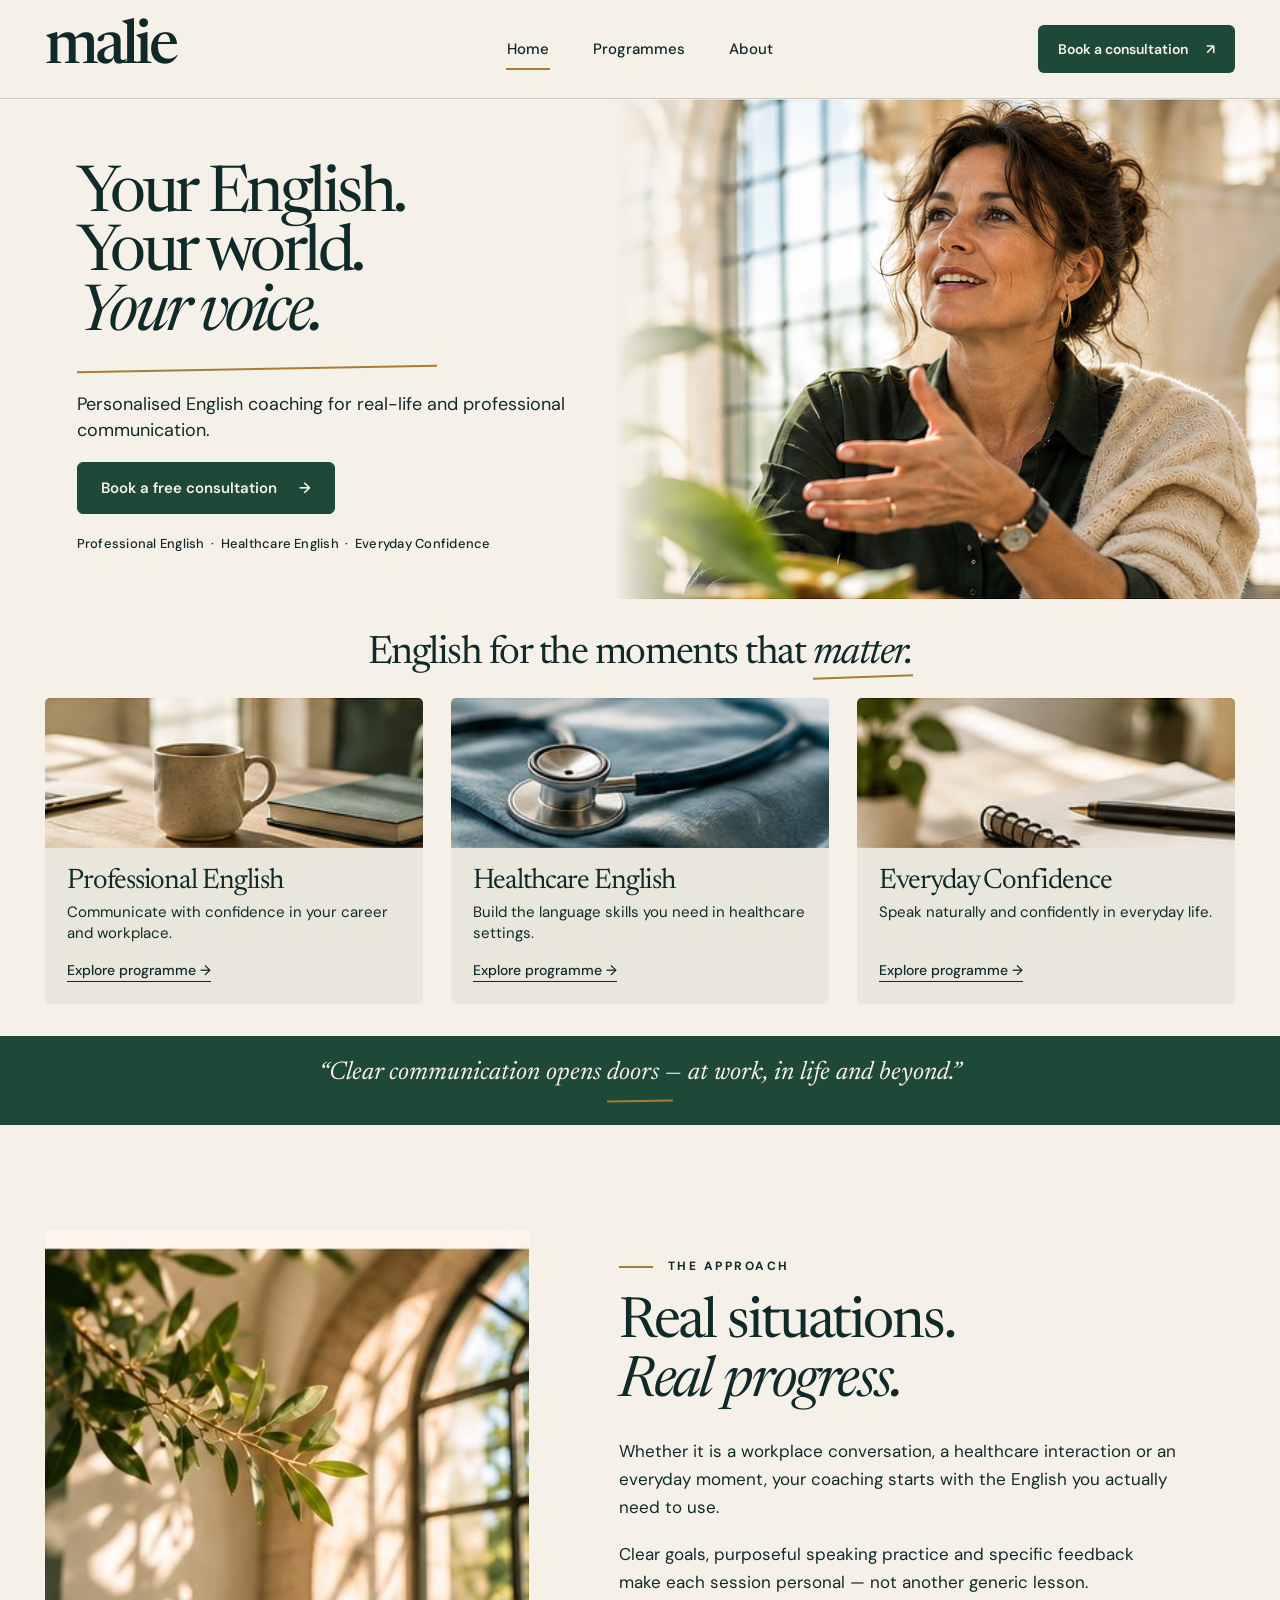
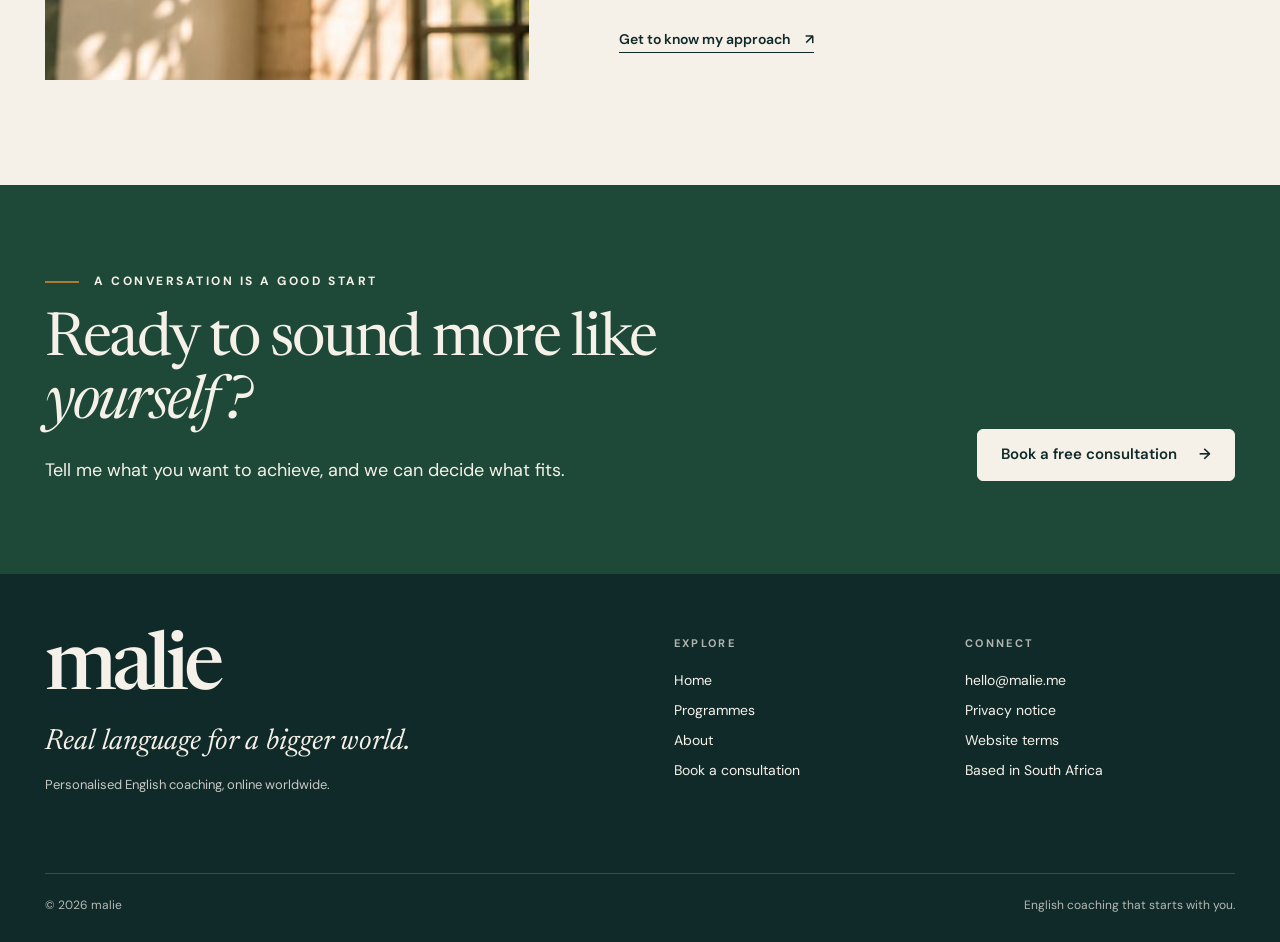
==== commit 3479faa7: "Complete website legal and footer essentials for launch" ====
--- a/index.html
+++ b/index.html
@@ -30,5 +30,5 @@
 <section class="closing-cta"><div class="shell closing-grid"><div><p class="eyebrow"><span class="eyebrow-rule" aria-hidden="true"></span>A conversation is a good start</p><h2>Ready to sound more like <em>yourself?</em></h2><p>Tell me what you want to achieve, and we can decide what fits.</p></div><a class="button button-ivory" href="consultation.html">Book a free consultation <span aria-hidden="true">→</span></a></div></section></main><footer class="site-footer"><div class="shell footer-main">
     <div><a href="index.html" class="footer-brand">malie</a><p class="footer-motto">Real language for a bigger world.</p><p class="footer-note">Personalised English coaching, online worldwide.</p></div>
     <div class="footer-menu"><span class="eyebrow">Explore</span><a href="index.html">Home</a><a href="programmes.html">Programmes</a><a href="about.html">About</a><a href="consultation.html">Book a consultation</a></div>
-    <div class="footer-menu"><span class="eyebrow">Connect</span><a href="mailto:hello@malie.me">hello@malie.me</a><a href="privacy.html">Privacy notice</a><span>Based in South Africa</span></div>
+    <div class="footer-menu"><span class="eyebrow">Connect</span><a href="mailto:hello@malie.me">hello@malie.me</a><a href="privacy.html">Privacy notice</a><a href="terms.html">Website terms</a><span>Based in South Africa</span></div>
   </div><div class="shell footer-bottom"><span>© 2026 malie</span><span>English coaching that starts with you.</span></div></footer></body></html>
--- a/site.css
+++ b/site.css
@@ -69,4 +69,6 @@
 @media(max-width:400px){.wordmark{font-size:49px}.home-copy{padding-inline:20px}.home-copy h1{font-size:clamp(49px,12.3vw,60px)}.hero-pathways{font-size:12px}.page-hero h1{font-size:47px}.page-hero-copy{padding-inline:21px}.closing-cta h2{font-size:42px}.footer-main{grid-template-columns:1fr}.footer-main>div:first-child{grid-column:auto}.consult-form-panel{padding:30px 19px}.consult-aside{padding-inline:22px}.experience-grid{grid-template-columns:1fr}.experience-words{grid-column:auto}.experience-grid>div:nth-child(2){border-top:1px solid var(--line-light);padding-top:20px}}
 @media(prefers-reduced-motion:reduce){html{scroll-behavior:auto}*,*::before,*::after{transition:none!important}}
 /* Layout integrity: outer sage band is full-width; nested editorial grid owns its columns */
-.pathway-alt{display:block}+.pathway-alt{display:block}
+/* Existing TidyCal booking integration: editorial primary action and email fallback */
+.booking-action{display:flex;flex-direction:column;align-items:flex-start;gap:12px;margin:0 0 32px}.booking-button{max-width:100%;text-align:center;white-space:normal}.booking-note{font-size:13px;line-height:1.5;color:var(--ink);opacity:.76;margin:0}.booking-email-separator{display:flex;align-items:center;gap:16px;margin:8px 0 22px;color:var(--ink);font-size:13px;font-weight:600;line-height:1.45}.booking-email-separator:before{content:"";height:1px;background:var(--line);flex:0 0 25px}.booking-email-separator:after{content:"";height:1px;background:var(--line);flex:1 1 auto}@media(max-width:430px){.booking-button{font-size:14px;padding:13px 14px}.booking-email-separator{gap:9px;font-size:12px}}
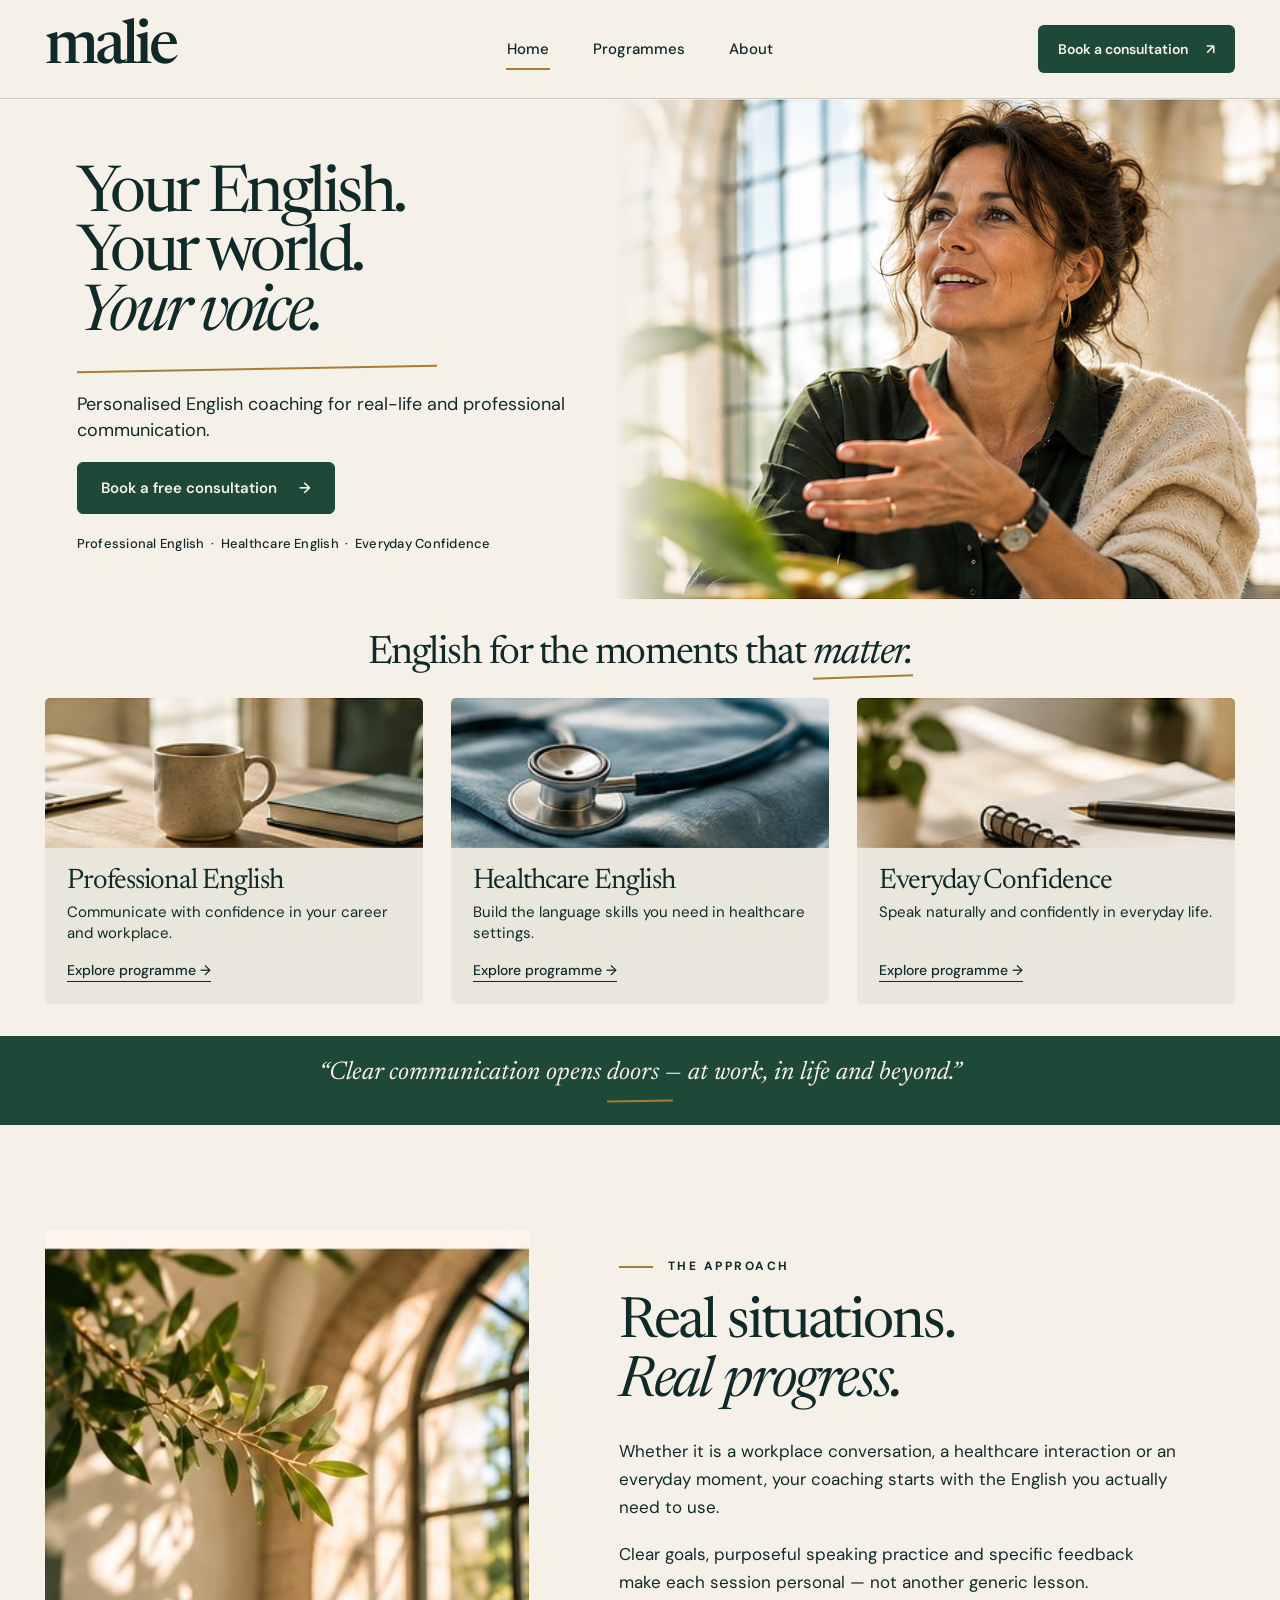
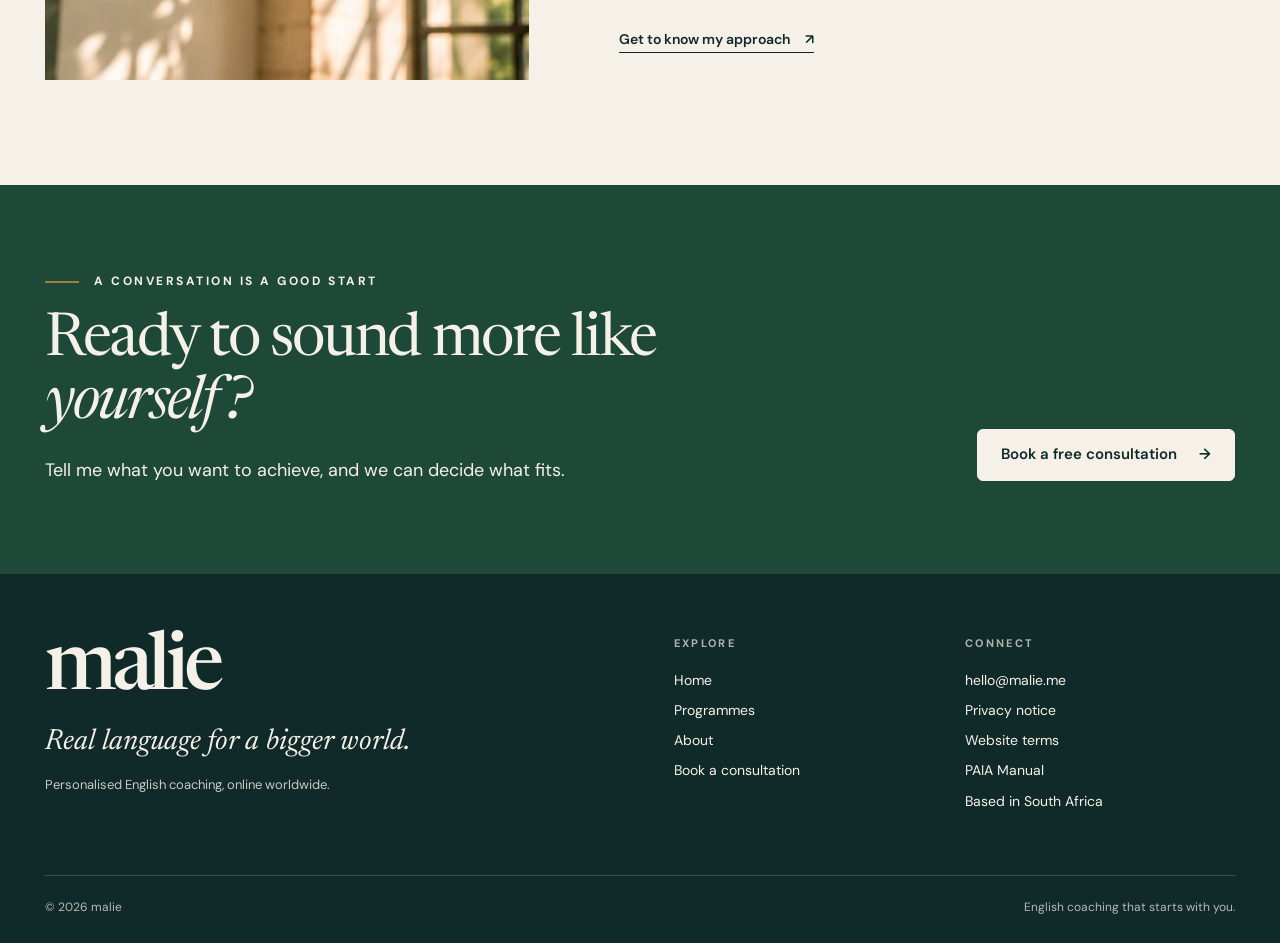
==== commit 25fa9cc9: "Publish approved PAIA manual online and add legal footer links" ====
--- a/index.html
+++ b/index.html
@@ -30,5 +30,5 @@
 <section class="closing-cta"><div class="shell closing-grid"><div><p class="eyebrow"><span class="eyebrow-rule" aria-hidden="true"></span>A conversation is a good start</p><h2>Ready to sound more like <em>yourself?</em></h2><p>Tell me what you want to achieve, and we can decide what fits.</p></div><a class="button button-ivory" href="consultation.html">Book a free consultation <span aria-hidden="true">→</span></a></div></section></main><footer class="site-footer"><div class="shell footer-main">
     <div><a href="index.html" class="footer-brand">malie</a><p class="footer-motto">Real language for a bigger world.</p><p class="footer-note">Personalised English coaching, online worldwide.</p></div>
     <div class="footer-menu"><span class="eyebrow">Explore</span><a href="index.html">Home</a><a href="programmes.html">Programmes</a><a href="about.html">About</a><a href="consultation.html">Book a consultation</a></div>
-    <div class="footer-menu"><span class="eyebrow">Connect</span><a href="mailto:hello@malie.me">hello@malie.me</a><a href="privacy.html">Privacy notice</a><a href="terms.html">Website terms</a><span>Based in South Africa</span></div>
+    <div class="footer-menu"><span class="eyebrow">Connect</span><a href="mailto:hello@malie.me">hello@malie.me</a><a href="privacy.html">Privacy notice</a><a href="terms.html">Website terms</a><a href="paia.html">PAIA Manual</a><span>Based in South Africa</span></div>
   </div><div class="shell footer-bottom"><span>© 2026 malie</span><span>English coaching that starts with you.</span></div></footer></body></html>
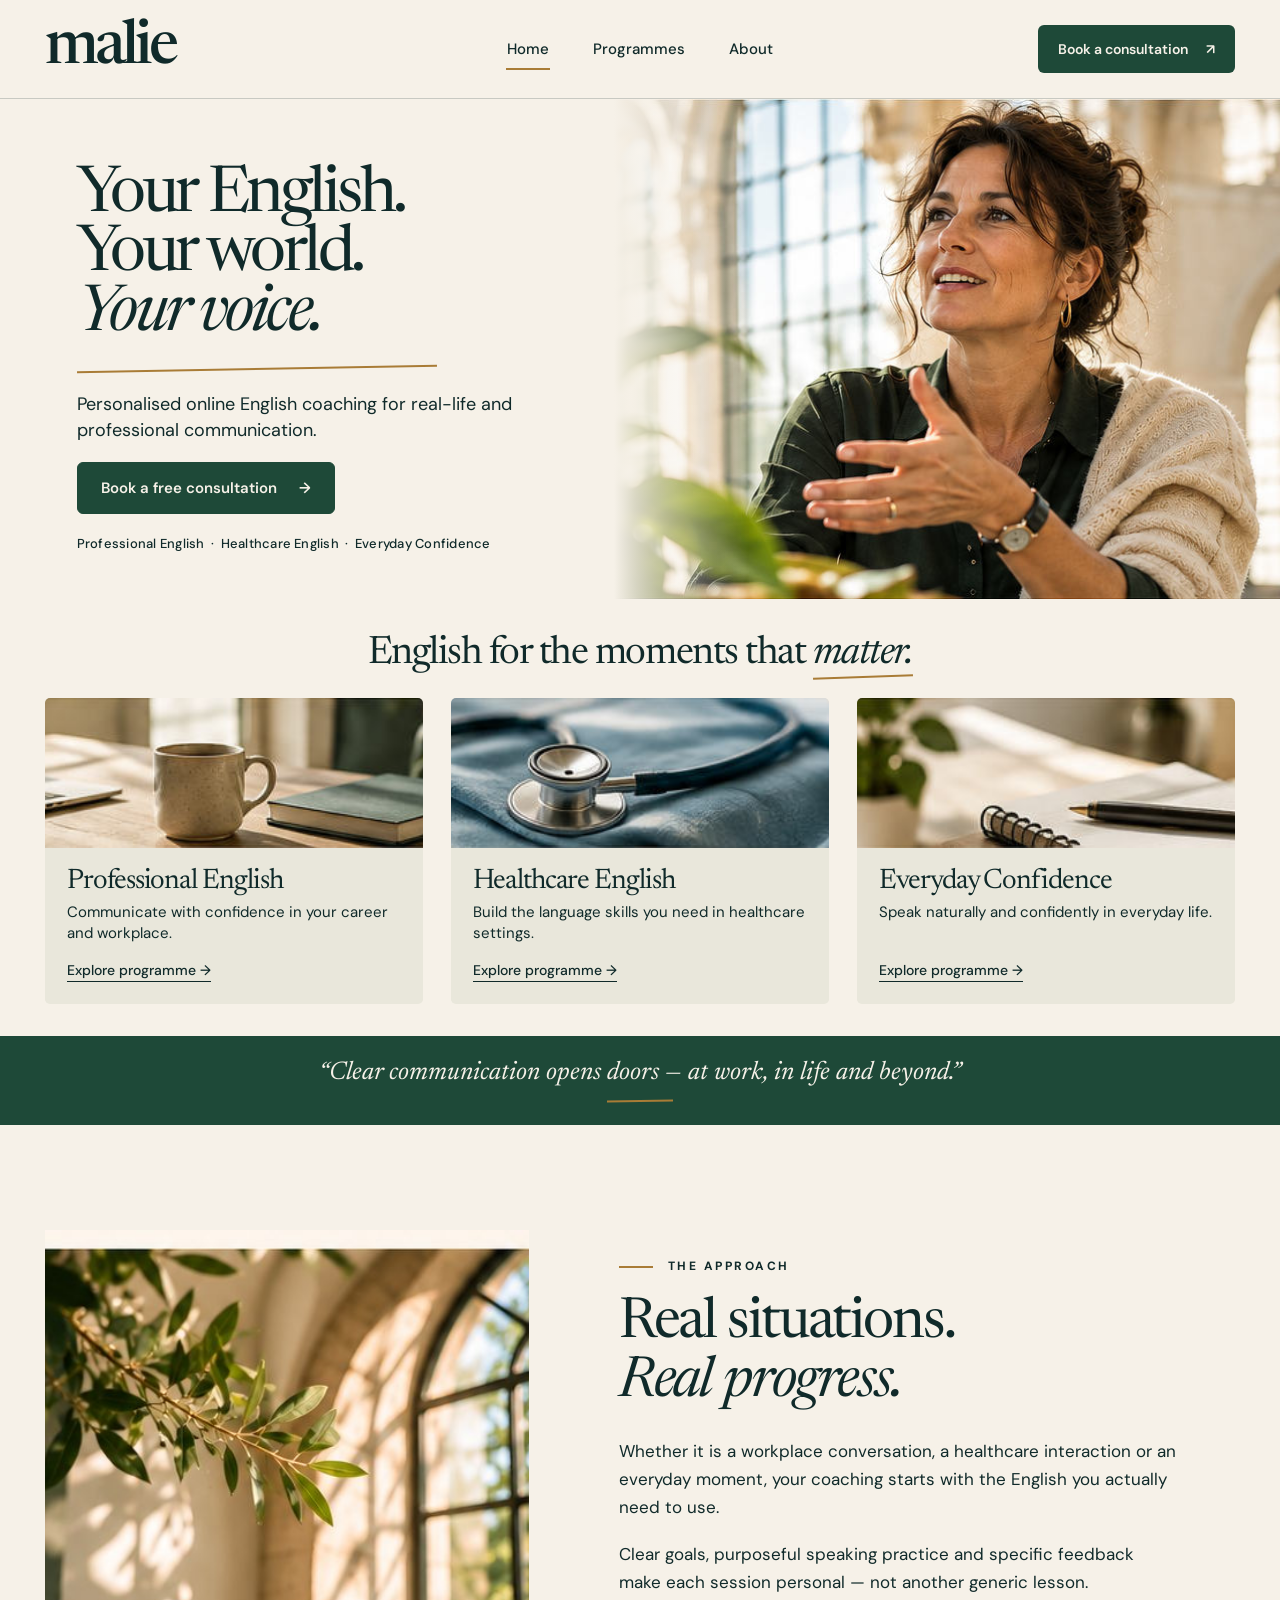
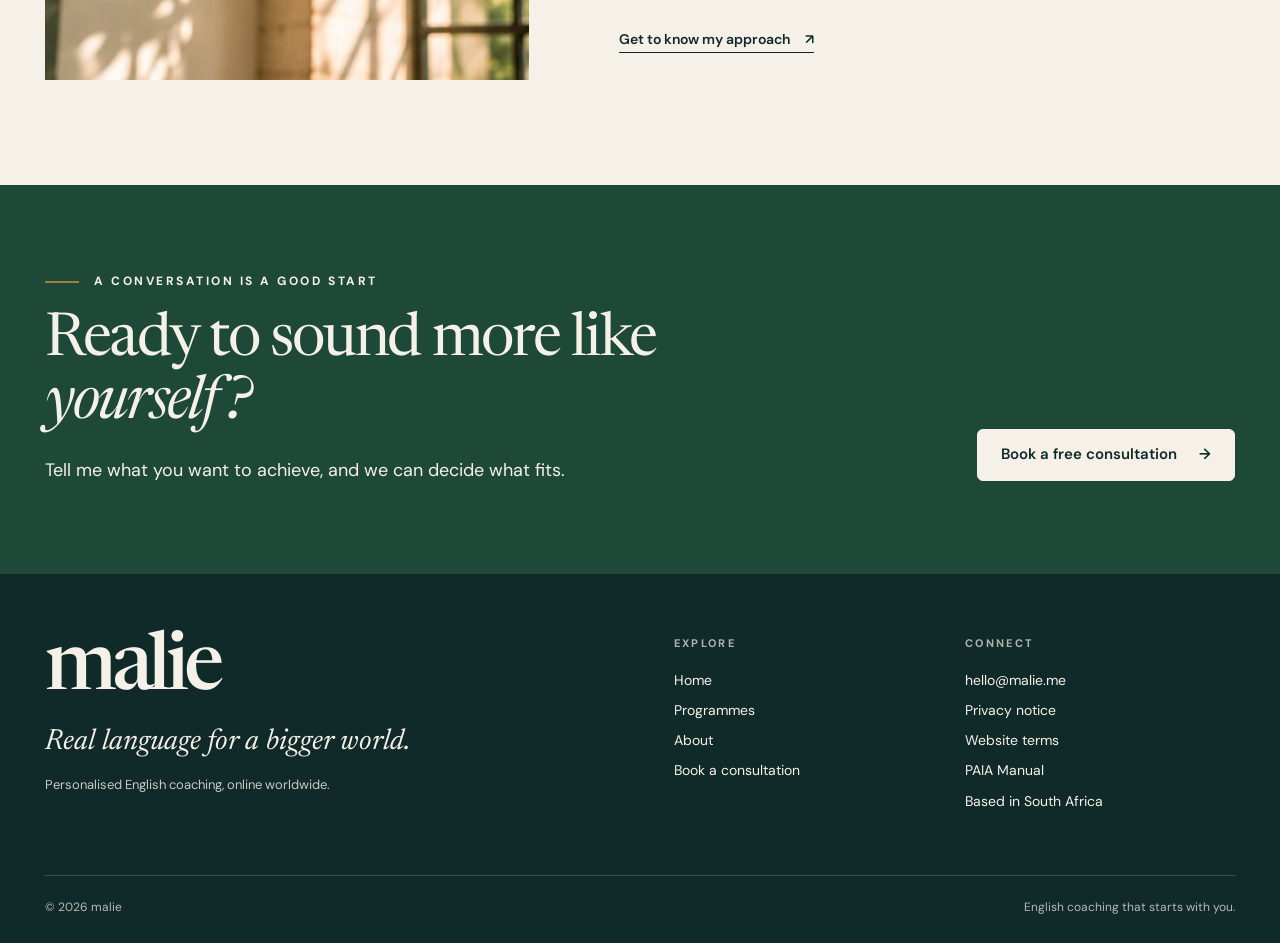
==== commit edc8a6b8: "Apply approved natural SEO wording to malie coaching programme copy" ====
--- a/index.html
+++ b/index.html
@@ -15,7 +15,7 @@
   <button class="nav-toggle" type="button" aria-controls="site-navigation" aria-expanded="false" aria-label="Open navigation"><span>Menu</span><span class="menu-bars" aria-hidden="true"><i></i><i></i></span></button>
 </div></header><main id="main"><section class="home-hero">
 <div class="home-copy"><h1>Your English.<br>Your world.<br><em>Your voice.</em></h1><div class="gold-stroke" aria-hidden="true"></div>
-<p class="hero-lead">Personalised English coaching for real-life and professional communication.</p>
+<p class="hero-lead">Personalised online English coaching for real-life and professional communication.</p>
 <a class="button" href="consultation.html">Book a free consultation <span aria-hidden="true">→</span></a>
 <p class="hero-pathways">Professional English&nbsp; · &nbsp;Healthcare English&nbsp; · &nbsp;Everyday Confidence</p></div>
 <div class="home-picture"><img src="assets/approved-hero.jpg" alt="A woman in a sunlit interior, speaking with warmth and confidence" width="826" height="497" fetchpriority="high"></div></section>
